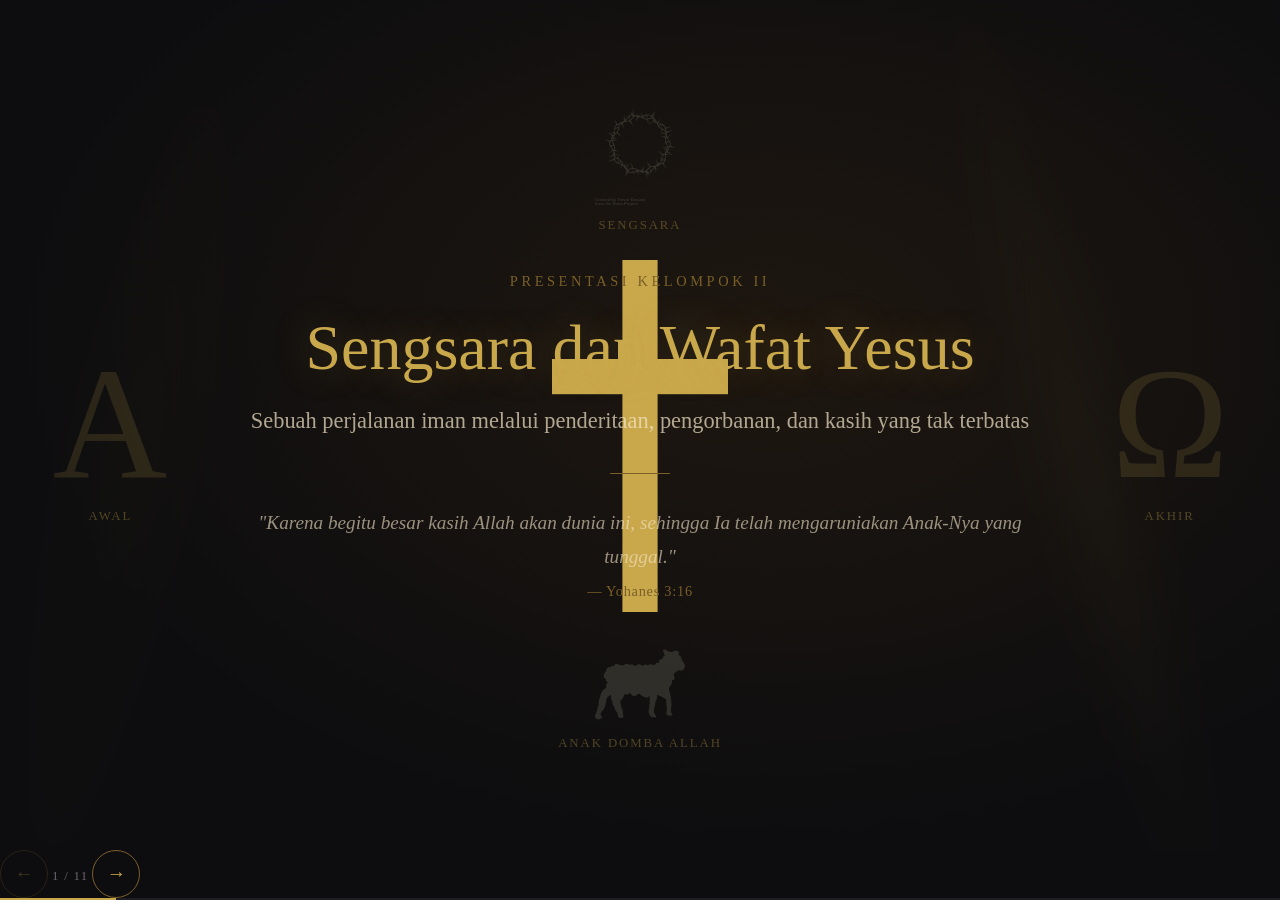
==== index.html @ 26f54b16 "use real svg icons for crown and lamb" ====
<!DOCTYPE html>
<html lang="id">
<head>
  <meta charset="UTF-8" />
  <meta name="viewport" content="width=device-width, initial-scale=1.0" />
  <title>Sengsara dan Wafat Yesus</title>
  <link rel="stylesheet" href="style.css" />
</head>
<body>

  <!-- SLIDE 1: Title / Introduction -->
  <section class="slide slide--title active" id="slide-1" data-transition="fade-rise">
    <div class="slide__light-ray"></div>
    <div class="slide__light-ray slide__light-ray--left"></div>
    <canvas class="slide__particles" id="particles"></canvas>
    <div class="slide__title-layout slide__content--fadein">

      <div class="slide__trinity-symbol slide__trinity-alpha">
        <svg class="slide__greek-svg" viewBox="0 0 100 120" xmlns="http://www.w3.org/2000/svg" aria-label="Alpha">
          <text x="50" y="105" text-anchor="middle" font-family="Georgia, 'Times New Roman', serif" font-size="110">Α</text>
        </svg>
        <span class="slide__trinity-label">Awal</span>
      </div>

      <div class="slide__center-col">
        <!-- Crown of Thorns -->
        <div class="slide__passion-symbol">
          <img class="slide__passion-svg" src="img/crown-thorns.svg" alt="Crown of Thorns" />
          <span class="slide__trinity-label">Sengsara</span>
        </div>

        <!-- Cross + text overlay -->
        <div class="slide__cross-wrap">
          <svg class="slide__cross" viewBox="0 0 100 160" xmlns="http://www.w3.org/2000/svg" aria-hidden="true">
            <rect x="42" y="0"  width="16" height="160"/>
            <rect x="10" y="45" width="80" height="16"/>
          </svg>
          <div class="slide__content">
            <p class="slide__label">Presentasi Kelompok II</p>
            <h1 class="slide__title">Sengsara dan Wafat Yesus</h1>
            <p class="slide__subtitle">Sebuah perjalanan iman melalui penderitaan, pengorbanan, dan kasih yang tak terbatas</p>
            <div class="slide__divider"></div>
            <p class="slide__verse">"Karena begitu besar kasih Allah akan dunia ini, sehingga Ia telah mengaruniakan Anak-Nya yang tunggal."</p>
            <p class="slide__verse-ref">— Yohanes 3:16</p>
          </div>
        </div>

        <!-- Lamb of God -->
        <div class="slide__passion-symbol">
          <img class="slide__passion-svg" src="img/lamb.svg" alt="Lamb of God" />
          <span class="slide__trinity-label">Anak Domba Allah</span>
        </div>
      </div>

      <div class="slide__trinity-symbol slide__trinity-omega">
        <svg class="slide__greek-svg" viewBox="0 0 100 120" xmlns="http://www.w3.org/2000/svg" aria-label="Omega">
          <text x="50" y="105" text-anchor="middle" font-family="Georgia, 'Times New Roman', serif" font-size="110">Ω</text>
        </svg>
        <span class="slide__trinity-label">Akhir</span>
      </div>

    </div>
  </section>

  <!-- SLIDE 2: Context / Tuduhan -->
  <section class="slide slide--context" id="slide-2" data-transition="slide-left">
    <div class="slide__light-ray"></div>
    <div class="slide__light-ray slide__light-ray--left"></div>
    <div class="slide__content slide__content--fadein">
      <p class="slide__label">Latar Belakang</p>
      <h2 class="slide__title slide__title--sm">Mengapa Yesus Diadili?</h2>
      <div class="slide__divider"></div>
      <p class="slide__body">
        Yesus dari Nazaret hidup di tengah masyarakat Yahudi yang penuh ketegangan politik dan keagamaan. 
        Ia dituduh oleh para imam kepala dan pemimpin agama sebagai penghasut yang menyesatkan umat — 
        seorang pemimpin sekte berbahaya yang mengancam tatanan dan otoritas keagamaan yang telah lama berdiri.
      </p>
      <p class="slide__body">
        Lebih dari itu, Yesus secara terbuka menyatakan diri-Nya sebagai Anak Allah dan Raja Mesias — 
        Sang Utusan yang dijanjikan Allah kepada Israel sejak zaman para nabi. 
        Pengakuan ini dianggap sebagai penghujatan yang tak terampuni, 
        dan menjadi dasar utama tuntutan hukuman mati yang diajukan kepada Pontius Pilatus.
      </p>
      <div class="slide__divider"></div>
      <p class="slide__verse">"Engkau telah mengatakannya. Tetapi Aku berkata kepadamu: mulai sekarang kamu akan melihat Anak Manusia duduk di sebelah kanan Yang Mahakuasa."</p>
      <p class="slide__verse-ref">— Matius 26:64</p>
    </div>
  </section>


  <!-- SLIDE 3: Timeline -->
  <section class="slide slide--timeline" id="slide-3" data-transition="stagger-left">
    <div class="slide__light-ray"></div>
    <div class="slide__light-ray slide__light-ray--left"></div>
    <div class="slide__content slide__content--fadein slide__content--wide">
      <p class="slide__label">Kronologi</p>
      <h2 class="slide__title slide__title--sm">Perjalanan Menuju Salib</h2>
      <div class="slide__divider"></div>
      <ol class="timeline">
        <li class="timeline__item stagger-item" tabindex="0">
          <span class="timeline__dot"></span>
          <div class="timeline__body">
            <h3 class="timeline__heading">Awal Pelayanan Umum</h3>
            <p class="timeline__desc">Yesus mengajar, menyembuhkan, dan memanggil para murid di Galilea.</p>
            <div class="timeline__expand">
              <img class="timeline__img" src="img/1-pelayanan.jpg" alt="Awal Pelayanan Umum" />
              <p>Selama kurang lebih tiga tahun, Yesus berkeliling Galilea dan Yudea. Ia mengajar dengan penuh kuasa, menyembuhkan orang sakit, mengusir roh jahat, dan membangkitkan orang mati. Mukjizat-mukjizat ini menarik perhatian besar dari rakyat, namun sekaligus menimbulkan ancaman bagi otoritas para imam kepala dan ahli Taurat yang merasa kedudukan mereka terancam. Popularitas Yesus yang terus tumbuh menjadi benih dari persekongkolan yang akhirnya berujung pada penangkapan-Nya.</p>
            </div>
          </div>
        </li>
        <li class="timeline__item stagger-item" tabindex="0">
          <span class="timeline__dot"></span>
          <div class="timeline__body">
            <h3 class="timeline__heading">Perjamuan Terakhir</h3>
            <p class="timeline__desc">Yesus makan bersama murid-Nya dan menetapkan Ekaristi.</p>
            <div class="timeline__expand">
              <img class="timeline__img" src="img/2-perjamuan.jpg" alt="Perjamuan Terakhir" />
              <p>Dalam ruang atas di Yerusalem, Yesus merayakan Paskah bersama para murid-Nya. Ia membasuh kaki mereka sebagai tanda kerendahan hati, lalu memecah roti dan menuangkan anggur — menyatakannya sebagai tubuh dan darah-Nya dalam perjanjian baru. Ia juga mengungkapkan bahwa salah satu dari mereka akan mengkhianati-Nya. Yudas Iskariot kemudian pergi ke luar malam itu untuk menyerahkan Yesus kepada para imam kepala seharga tiga puluh keping perak.</p>
            </div>
          </div>
        </li>
        <li class="timeline__item stagger-item" tabindex="0">
          <span class="timeline__dot"></span>
          <div class="timeline__body">
            <h3 class="timeline__heading">Doa di Taman Getsemani</h3>
            <p class="timeline__desc">Yesus berdoa dan menyerahkan diri pada kehendak Bapa.</p>
            <div class="timeline__expand">
              <img class="timeline__img" src="img/3-getsemani.jpg" alt="Doa di Taman Getsemani" />
              <p>Setelah perjamuan, Yesus pergi ke taman Getsemani di kaki Bukit Zaitun bersama Petrus, Yakobus, dan Yohanes. Ia meminta mereka berjaga, lalu menyingkir untuk berdoa seorang diri. Dalam doa-Nya yang penuh air mata, Ia berkata: "Ya Bapa, jikalau Engkau mau, ambillah cawan ini dari pada-Ku; tetapi bukanlah kehendak-Ku, melainkan kehendak-Mulah yang terjadi." Ketiga murid-Nya tertidur, meninggalkan Yesus berjuang sendirian dalam malam yang paling berat dalam hidup-Nya.</p>
            </div>
          </div>
        </li>
        <li class="timeline__item stagger-item" tabindex="0">
          <span class="timeline__dot"></span>
          <div class="timeline__body">
            <h3 class="timeline__heading">Penangkapan Yesus</h3>
            <p class="timeline__desc">Yudas menyerahkan Yesus dengan ciuman di taman.</p>
            <div class="timeline__expand">
              <img class="timeline__img" src="img/4-penangkapan.jpg" alt="Penangkapan Yesus" />
              <p>Tengah malam, Yudas tiba bersama sepasukan prajurit Romawi dan penjaga Bait Allah yang bersenjata. Ia mendekati Yesus dan mencium-Nya — tanda yang telah disepakati untuk mengidentifikasi Yesus di tengah kegelapan. Petrus sempat menghunus pedang dan memotong telinga seorang hamba imam besar, namun Yesus menghentikannya dan menyembuhkan luka itu. Yesus menyerahkan diri-Nya dengan tenang, sementara semua murid melarikan diri meninggalkan-Nya.</p>
            </div>
          </div>
        </li>
        <li class="timeline__item stagger-item" tabindex="0">
          <span class="timeline__dot"></span>
          <div class="timeline__body">
            <h3 class="timeline__heading">Sidang di Hadapan Imam Besar</h3>
            <p class="timeline__desc">Sanhedrin menjatuhkan vonis mati atas tuduhan penghujatan.</p>
            <div class="timeline__expand">
              <img class="timeline__img" src="img/5-imam.jpg" alt="Sidang di Hadapan Imam Besar" />
              <p>Yesus dibawa ke rumah Imam Besar Kayafas, di mana Mahkamah Agama (Sanhedrin) telah berkumpul. Para saksi palsu dihadirkan, namun kesaksian mereka saling bertentangan. Ketika Kayafas langsung bertanya, "Apakah Engkau Mesias, Anak Allah?" — Yesus menjawab dengan tegas: "Engkau telah mengatakannya." Mahkamah menganggap ini sebagai penghujatan dan menjatuhkan vonis hukuman mati. Namun karena berada di bawah kekuasaan Romawi, mereka tidak berwenang mengeksekusi hukuman tersebut sendiri.</p>
            </div>
          </div>
        </li>
        <li class="timeline__item stagger-item" tabindex="0">
          <span class="timeline__dot timeline__dot--last"></span>
          <div class="timeline__body">
            <h3 class="timeline__heading">Sidang di Hadapan Pontius Pilatus</h3>
            <p class="timeline__desc">Pilatus menyerah pada tekanan massa dan menyerahkan Yesus.</p>
            <div class="timeline__expand">
              <img class="timeline__img" src="img/6-pilatus.jpg" alt="Sidang di Hadapan Pontius Pilatus" />
              <p>Pagi harinya, Yesus diserahkan kepada Pontius Pilatus, gubernur Romawi. Pilatus menginterogasi-Nya dan berulang kali menyatakan bahwa ia tidak menemukan kesalahan apapun. Ia bahkan menawarkan untuk membebaskan Yesus sesuai kebiasaan Paskah, namun massa memilih Barabas. Di bawah tekanan yang semakin besar dan ancaman kerusuhan, Pilatus mencuci tangannya sebagai simbol pelepasan tanggung jawab, lalu menyerahkan Yesus untuk dicambuk dan disalibkan.</p>
            </div>
          </div>
        </li>
      </ol>
    </div>
  </section>

  <!-- SLIDE 4: Tema - Penderitaan Sebelum Disalibkan -->
  <section class="slide slide--suffering" id="slide-4" data-transition="scale-up">
    <div class="slide__light-ray"></div>
    <div class="slide__light-ray slide__light-ray--left"></div>
    <div class="slide__content slide__content--fadein slide__content--wide">
      <p class="slide__label">Tema</p>
      <h2 class="slide__title slide__title--sm">Penderitaan Yesus Sebelum Disalibkan</h2>
      <div class="slide__divider"></div>
      <p class="slide__body" style="text-align:center; margin-bottom: 1.75rem;">
        Sebelum sampai ke kayu salib, Yesus menanggung serangkaian penderitaan fisik dan batin yang luar biasa berat. Setiap peristiwa adalah bagian dari jalan pengorbanan-Nya bagi umat manusia.
      </p>
      <div class="suffer-grid">

        <div class="suffer-card stagger-item" tabindex="0">
          <h3 class="suffer-card__title">Barabas Dibebaskan, Yesus Diserahkan</h3>
          <div class="suffer-card__expand">
            <p>Pilatus menawarkan kepada massa untuk membebaskan satu tahanan sesuai kebiasaan Paskah. Ia mengira mereka akan memilih Yesus — namun para imam kepala menghasut massa untuk meminta Barabas, seorang pemberontak dan pembunuh. Pilatus pun membebaskan Barabas dan menyerahkan Yesus untuk disesah dan disalibkan.</p>
            <p class="suffer-card__verse">"Lalu Pilatus membebaskan Barabas bagi mereka, tetapi Yesus disesahnya dan diserahkannya untuk disalibkan." — Matius 27:26</p>
          </div>
        </div>

        <div class="suffer-card stagger-item" tabindex="0">
          <h3 class="suffer-card__title">Dimahkotai Duri</h3>
          <div class="suffer-card__expand">
            <p>Para prajurit menganyam mahkota dari duri dan menekannya ke kepala Yesus, lalu mengenakan jubah ungu dan mengejek-Nya sebagai "Raja orang Yahudi." Ini bukan sekadar siksaan fisik — ini adalah penghinaan terhadap martabat-Nya sebagai Raja segala raja.</p>
            <p class="suffer-card__verse">"Mereka menganyam sebuah mahkota duri dan menaruhnya di atas kepala-Nya." — Matius 27:29</p>
          </div>
        </div>

        <div class="suffer-card stagger-item" tabindex="0">
          <h3 class="suffer-card__title">Memikul Salib ke Golgota</h3>
          <div class="suffer-card__expand">
            <p>Dalam kondisi tubuh yang sudah sangat lemah akibat cambukan, Yesus dipaksa memikul salib-Nya sendiri menuju bukit Golgota — tempat eksekusi di luar tembok kota. Di tengah jalan, Simon dari Kirene dipaksa membantu memikul salib itu karena Yesus tidak lagi mampu.</p>
            <p class="suffer-card__verse">"Sambil memikul salib-Nya, Ia pergi ke luar ke tempat yang bernama Tempat Tengkorak." — Yohanes 19:17</p>
          </div>
        </div>

        <div class="suffer-card stagger-item" tabindex="0">
          <h3 class="suffer-card__title">Diolok dan Ditinggalkan</h3>
          <div class="suffer-card__expand">
            <p>Sepanjang perjalanan sengsara-Nya, Yesus diolok oleh para prajurit, imam kepala, dan bahkan orang-orang yang lewat. Para murid yang paling dekat pun telah melarikan diri. Petrus menyangkal-Nya tiga kali. Yesus menanggung kesepian dan penghinaan yang paling dalam — sendirian di tengah kerumunan yang membenci-Nya.</p>
            <p class="suffer-card__verse">"Semua murid itu meninggalkan Dia dan melarikan diri." — Matius 26:56</p>
          </div>
        </div>

      </div>
    </div>
  </section>

  <!-- SLIDE 5: Tokoh Overview -->
  <section class="slide slide--tokoh-overview" id="slide-5" data-transition="pop-stagger">
    <div class="slide__light-ray"></div>
    <div class="slide__light-ray slide__light-ray--left"></div>
    <div class="slide__content slide__content--fadein">
      <p class="slide__label">Tokoh-Tokoh</p>
      <h2 class="slide__title slide__title--sm">Mereka yang Ada dalam Kisah Ini</h2>
      <div class="slide__divider"></div>
      <div class="tokoh-list">
        <div class="tokoh-chip stagger-item tokoh-chip--yesus">Yesus</div>
        <div class="tokoh-chip stagger-item tokoh-chip--maria">Bunda Maria</div>
        <div class="tokoh-chip stagger-item tokoh-chip--pilatus">Pontius Pilatus</div>
        <div class="tokoh-chip stagger-item tokoh-chip--petrus">Petrus</div>
        <div class="tokoh-chip stagger-item tokoh-chip--raja">Imam Besar Kayafas</div>
      </div>
      <p class="slide__body" style="text-align:center; margin-top:1.5rem;">
        Setiap tokoh memainkan peran yang tak tergantikan dalam kisah sengsara dan wafat Yesus — dari pengorbanan, kesedihan, pengkhianatan, penyangkalan, hingga penghakiman.
      </p>
    </div>
  </section>

  <!-- SLIDE 6: Yesus -->
  <section class="slide slide--character slide--yesus" id="slide-6" data-transition="split">
    <div class="character__img-side">
      <img src="img/yesus.jpg" alt="Yesus" class="character__img" />
    </div>
    <div class="character__text-side slide__content--fadein">
      <p class="slide__label">Tokoh</p>
      <h2 class="character__name">Yesus</h2>
      <div class="slide__divider" style="margin:0.75rem 0;"></div>
      <p class="character__role">Sang Putra Allah — Korban Sekaligus Penebus</p>
      <p class="character__desc">Yesus adalah pusat dari seluruh kisah ini. Ia bukan sekadar korban kekerasan — Ia secara sadar memilih untuk menyerahkan diri-Nya. Dari taman Getsemani hingga kayu salib, Ia menanggung penghinaan, siksaan, dan kematian bukan karena terpaksa, melainkan karena kasih-Nya yang tak terbatas kepada manusia. Setiap langkah sengsara-Nya adalah tindakan penebusan yang disengaja.</p>
      <p class="character__verse">"Tidak seorang pun mengambil nyawa-Ku dari pada-Ku, melainkan Aku memberikannya menurut kehendak-Ku sendiri." — Yohanes 10:18</p>
    </div>
  </section>

  <!-- SLIDE 7: Bunda Maria -->
  <section class="slide slide--character slide--maria" id="slide-7" data-transition="split">
    <div class="character__img-side">
      <img src="img/maria.jpg" alt="Bunda Maria" class="character__img" />
    </div>
    <div class="character__text-side slide__content--fadein">
      <p class="slide__label">Tokoh</p>
      <h2 class="character__name">Bunda Maria</h2>
      <div class="slide__divider" style="margin:0.75rem 0;"></div>
      <p class="character__role">Ibu yang Setia — Hadir Hingga Akhir</p>
      <p class="character__desc">Di saat semua murid melarikan diri, Maria tetap berdiri di kaki salib Putranya. Ia menyaksikan setiap cambukan, setiap langkah Via Dolorosa, dan hembusan napas terakhir Yesus. Kehadirannya bukan sekadar kesedihan seorang ibu — ia adalah kesaksian iman yang tak tergoyahkan di tengah penderitaan yang paling dalam.</p>
      <p class="character__verse">"Di dekat salib Yesus berdiri ibu-Nya dan saudara ibu-Nya." — Yohanes 19:25</p>
    </div>
  </section>

  <!-- SLIDE 8: Pontius Pilatus -->
  <section class="slide slide--character slide--pilatus" id="slide-8" data-transition="split">
    <div class="character__img-side">
      <img src="img/pilatus.jpg" alt="Pontius Pilatus" class="character__img" />
    </div>
    <div class="character__text-side slide__content--fadein">
      <p class="slide__label">Tokoh</p>
      <h2 class="character__name">Pontius Pilatus</h2>
      <div class="slide__divider" style="margin:0.75rem 0;"></div>
      <p class="character__role">Hakim yang Menyerah — Tahu Kebenaran, Memilih Diam</p>
      <p class="character__desc">Pilatus tahu Yesus tidak bersalah. Ia berulang kali menyatakannya di hadapan massa. Namun ketakutan akan kerusuhan dan tekanan politik membuatnya memilih kekuasaan di atas kebenaran. Dengan mencuci tangannya, ia mencoba melepas tanggung jawab — namun justru tindakan itu yang mengabadikan namanya dalam sejarah sebagai orang yang menyerahkan Yesus untuk disalibkan.</p>
      <p class="character__verse">"Pilatus membasuh tangannya di hadapan orang banyak dan berkata: Aku tidak bersalah atas darah orang ini." — Matius 27:24</p>
    </div>
  </section>

  <!-- SLIDE 9: Petrus -->
  <section class="slide slide--character slide--petrus" id="slide-9" data-transition="split">
    <div class="character__img-side">
      <img src="img/petrus.jpg" alt="Petrus" class="character__img" />
    </div>
    <div class="character__text-side slide__content--fadein">
      <p class="slide__label">Tokoh</p>
      <h2 class="character__name">Petrus</h2>
      <div class="slide__divider" style="margin:0.75rem 0;"></div>
      <p class="character__role">Murid yang Jatuh — Penyangkalan dan Pertobatan</p>
      <p class="character__desc">Petrus adalah murid yang paling bersemangat — ia berjanji tidak akan pernah meninggalkan Yesus. Namun dalam satu malam, ia menyangkal Yesus tiga kali di hadapan orang-orang biasa. Ketika ayam berkokok dan matanya bertemu dengan mata Yesus, ia keluar dan menangis dengan pedih. Kisah Petrus adalah kisah kita semua — jatuh, namun dipanggil kembali oleh kasih yang tidak pernah menyerah.</p>
      <p class="character__verse">"Maka Petrus teringat akan perkataan Yesus... lalu ia pergi ke luar dan menangis dengan sedihnya." — Matius 26:75</p>
    </div>
  </section>

  <!-- SLIDE 10: Imam Besar Kayafas -->
  <section class="slide slide--character slide--kayafas" id="slide-10" data-transition="split">
    <div class="character__img-side">
      <img src="img/katafas.jpg" alt="Imam Besar Kayafas" class="character__img" />
    </div>
    <div class="character__text-side slide__content--fadein">
      <p class="slide__label">Tokoh</p>
      <h2 class="character__name">Imam Besar Kayafas</h2>
      <div class="slide__divider" style="margin:0.75rem 0;"></div>
      <p class="character__role">Pemimpin Agama — Dalang di Balik Penghukuman</p>
      <p class="character__desc">Kayafas adalah Imam Besar yang paling berkuasa di Yerusalem. Ia melihat Yesus sebagai ancaman nyata terhadap otoritas keagamaan dan stabilitas politik. Ia yang mengorganisir persidangan malam itu, menghadirkan saksi-saksi palsu, dan mendesak Pilatus untuk menjatuhkan hukuman mati. Dengan ironi yang dalam, ia tanpa sadar menggenapi nubuat bahwa satu orang harus mati demi menyelamatkan seluruh bangsa.</p>
      <p class="character__verse">"Adalah lebih berguna bagimu jika satu orang mati untuk bangsa, dari pada seluruh bangsa itu binasa." — Yohanes 11:50</p>
    </div>
  </section>

  <!-- SLIDE 11: Deskripsi -->
  <section class="slide slide--deskripsi" id="slide-11" data-transition="stagger-up">
    <div class="slide__light-ray"></div>
    <div class="slide__light-ray slide__light-ray--left"></div>
    <div class="slide__content slide__content--fadein slide__content--wide">
      <p class="slide__label">Deskripsi</p>
      <h2 class="slide__title slide__title--sm">Apa yang Dialami Yesus</h2>
      <div class="slide__divider"></div>
      <ul class="desc-list">
        <li class="stagger-item"><span class="desc-list__num">01</span><div><strong>Difitnah</strong> — Para imam kepala menghadirkan saksi-saksi palsu untuk menuduh Yesus menghujat Allah dan mengancam ketertiban umum.</div></li>
        <li class="stagger-item"><span class="desc-list__num">02</span><div><strong>Dijual</strong> — Yudas Iskariot menyerahkan Yesus kepada para imam kepala seharga tiga puluh keping perak — harga seorang budak.</div></li>
        <li class="stagger-item"><span class="desc-list__num">03</span><div><strong>Ditangkap</strong> — Di taman Getsemani, Yesus ditangkap oleh pasukan bersenjata di tengah malam, jauh dari keramaian.</div></li>
        <li class="stagger-item"><span class="desc-list__num">04</span><div><strong>Diadili</strong> — Dua kali diadili: pertama oleh Sanhedrin yang menjatuhkan vonis mati, lalu oleh Pilatus yang menyerahkan-Nya pada tekanan massa.</div></li>
        <li class="stagger-item"><span class="desc-list__num">05</span><div><strong>Disiksa</strong> — Dicambuk, dimahkotai duri, diolok, dan dipukuli oleh para prajurit Romawi sebelum dibawa ke Golgota.</div></li>
        <li class="stagger-item"><span class="desc-list__num">06</span><div><strong>Dipaksa memikul salib</strong> — Dalam kondisi tubuh yang hancur, Yesus dipaksa memikul salib-Nya sendiri menuju tempat eksekusi.</div></li>
        <li class="stagger-item"><span class="desc-list__num">07</span><div><strong>Disalibkan</strong> — Tangan dan kaki-Nya dipaku ke kayu salib. Ia digantung di antara dua penjahat, di hadapan publik, sebagai hukuman paling hina.</div></li>
      </ul>
    </div>
  </section>

  <div class="detail-overlay" id="detailOverlay">
    <button class="detail-overlay__back" id="detailBack">&#8592; Kembali</button>
    <div class="detail-overlay__content">
      <p class="detail-overlay__label">Kronologi</p>
      <h2 class="detail-overlay__title" id="detailTitle"></h2>
      <img class="detail-overlay__img" id="detailImg" src="" alt="" />
      <p class="detail-overlay__text" id="detailText"></p>
    </div>
  </div>

  <nav class="nav">
    <button class="nav__btn" id="prev" disabled>&#8592;</button>
    <span class="nav__counter"><span id="current">1</span> / <span id="total">1</span></span>
    <button class="nav__btn" id="next" disabled>&#8594;</button>
  </nav>

  <div class="progress-bar"><div class="progress-bar__fill" id="progress"></div></div>

  <script src="main.js"></script>
</body>
</html>
---- style.css ----
/* ── Variables ── */
:root {
  --dark:    #0d0d0f;
  --dark-2:  #16151a;
  --gold:    #c9a84c;
  --gold-dim:#7a5f28;
  --light:   #f5e6c8;
  --muted:   #6b6470;
  --ray:     rgba(201, 168, 76, 0.12);
}

/* ── Reset ── */
*, *::before, *::after { box-sizing: border-box; margin: 0; padding: 0; }

body {
  background: var(--dark);
  color: var(--light);
  font-family: 'Georgia', serif;
  height: 100vh;
  overflow: hidden;
  display: flex;
  flex-direction: column;
}

/* ── Slides ── */
.slide {
  display: none;
  flex: 1;
  position: relative;
  overflow: hidden;
}
.slide.active { display: flex; }

/* ── Title Slide ── */
.slide--title {
  align-items: center;
  justify-content: center;
  background: radial-gradient(ellipse at 60% 40%, #1e1710 0%, var(--dark) 70%);
}

/* Light ray effect */
.slide__light-ray {
  position: absolute;
  top: -10%;
  right: 15%;
  width: 2px;
  height: 130%;
  background: linear-gradient(to bottom, transparent, var(--gold), transparent);
  opacity: 0.25;
  transform: rotate(-15deg);
  filter: blur(18px);
  pointer-events: none;
  animation: ray-pulse 4s ease-in-out infinite;
}
.slide__light-ray::before {
  content: '';
  position: absolute;
  top: 0; left: -40px;
  width: 80px;
  height: 100%;
  background: linear-gradient(to bottom, transparent, var(--ray), transparent);
  filter: blur(30px);
}

@keyframes ray-pulse {
  0%, 100% { opacity: 0.18; filter: blur(18px); }
  50%       { opacity: 0.38; filter: blur(12px); }
}

/* Second ray — left side, dimmer and wider */
.slide__light-ray--left {
  right: auto;
  left: 10%;
  width: 6px;
  transform: rotate(12deg);
  opacity: 0.1;
  filter: blur(32px);
  animation: ray-pulse-left 4s ease-in-out infinite;
}
.slide__light-ray--left::before {
  width: 120px;
  left: -60px;
  filter: blur(50px);
}

@keyframes ray-pulse-left {
  0%, 100% { opacity: 0.08; filter: blur(32px); }
  50%       { opacity: 0.16; filter: blur(22px); }
}

/* Trinity layout */
.slide__title-layout {
  position: relative;
  display: flex;
  align-items: center;
  justify-content: center;
  gap: 2vw;
  width: 100%;
  padding: 0 3%;
}

.slide__center-col {
  display: flex;
  flex-direction: column;
  align-items: center;
  gap: 0.5rem;
}

.slide__cross-wrap {
  position: relative;
  display: flex;
  align-items: center;
  justify-content: center;
}

.slide__trinity-symbol,
.slide__trinity-cross {
  display: flex;
  flex-direction: column;
  align-items: center;
  gap: 0.6rem;
}

.slide__passion-symbol {
  display: flex;
  flex-direction: column;
  align-items: center;
  gap: 0.4rem;
}

.slide__passion-svg {
  width: clamp(3rem, 7vw, 6rem);
  opacity: 0.15;
  filter: invert(1) sepia(1) saturate(2) hue-rotate(5deg) brightness(0.85);
  animation: trinity-glow 4s ease-in-out infinite;
}

.slide__passion-svg polygon {
  fill: var(--gold);
  stroke: none;
}

/* Cross behind content */
.slide__cross {
  position: absolute;
  left: 50%;
  top: 50%;
  transform: translate(-50%, -50%);
  width: clamp(120px, 18vw, 220px);
  pointer-events: none;
  animation: trinity-glow 4s ease-in-out infinite;
}

.slide__cross rect {
  fill: var(--gold);
}

.slide__greek-svg {
  width: clamp(5rem, 12vw, 9rem);
  opacity: 0.15;
  animation: trinity-glow 4s ease-in-out infinite;
}

.slide__greek-svg text {
  fill: var(--gold);
}



.slide__trinity-label {
  font-size: clamp(0.55rem, 1vw, 0.8rem);
  color: var(--gold);
  opacity: 0.35;
  letter-spacing: 0.15em;
  text-transform: uppercase;
}

@keyframes trinity-glow {
  0%, 100% { opacity: 0.12; filter: drop-shadow(0 0 4px rgba(201,168,76,0.15)); }
  50%       { opacity: 0.22; filter: drop-shadow(0 0 16px rgba(201,168,76,0.4)); }
}

/* Particles canvas */
.slide__particles {
  position: absolute;
  inset: 0;
  width: 100%;
  height: 100%;
  pointer-events: none;
}

/* Fade-in */
.slide__content--fadein {
  animation: fadein 1.4s ease forwards;
}
@keyframes fadein {
  from { opacity: 0; transform: translateY(16px); }
  to   { opacity: 1; transform: translateY(0); }
}

/* ── Content ── */
.slide__content {
  position: relative;
  z-index: 1;
  text-align: center;
  max-width: 900px;
  padding: 2rem;
}

.slide__label {
  font-size: 0.9rem;
  letter-spacing: 0.25em;
  text-transform: uppercase;
  color: var(--gold-dim);
  margin-bottom: 1.25rem;
}

.slide__title {
  font-size: clamp(2rem, 5vw, 4.5rem);
  font-weight: normal;
  color: var(--gold);
  line-height: 1.2;
  text-shadow: 0 0 40px rgba(201, 168, 76, 0.3);
  margin-bottom: 1rem;
}

.slide__subtitle {
  font-size: clamp(0.9rem, 2vw, 1.4rem);
  color: var(--light);
  opacity: 0.7;
  line-height: 1.7;
  margin-bottom: 2rem;
}

.slide__divider {
  width: 60px;
  height: 1px;
  background: var(--gold-dim);
  margin: 0 auto 2rem;
}

.slide__verse {
  font-style: italic;
  font-size: clamp(0.85rem, 1.8vw, 1.2rem);
  color: var(--light);
  opacity: 0.6;
  line-height: 1.8;
}

.slide__verse-ref {
  margin-top: 0.5rem;
  font-size: 0.9rem;
  color: var(--gold-dim);
  letter-spacing: 0.05em;
}

/* ── Context Slide ── */
.slide--context {
  align-items: center;
  justify-content: center;
  background: radial-gradient(ellipse at 40% 60%, #1a1510 0%, var(--dark) 70%);
}

.slide__title--sm {
  font-size: clamp(1.4rem, 3.5vw, 2.8rem);
}

.slide__body {
  font-size: clamp(0.85rem, 1.8vw, 1.2rem);
  color: var(--light);
  opacity: 0.75;
  line-height: 1.9;
  text-align: left;
  margin-bottom: 1.25rem;
}

 */
.nav {
  display: flex;
  align-items: center;
  justify-content: center;
  gap: 1.5rem;
  padding: 1rem;
  background: var(--dark-2);
  border-top: 1px solid #1f1d24;
}

.nav__btn {
  background: none;
  border: 1px solid var(--gold-dim);
  color: var(--gold);
  width: 48px;
  height: 48px;
  border-radius: 50%;
  cursor: pointer;
  font-size: 1.2rem;
  transition: background 0.2s, opacity 0.2s;
}
.nav__btn:hover:not(:disabled) { background: var(--gold-dim); }
.nav__btn:disabled { opacity: 0.25; cursor: default; }

.nav__counter {
  font-size: 0.8rem;
  color: var(--muted);
  letter-spacing: 0.1em;
  min-width: 50px;
  text-align: center;
}

/* ── Progress Bar ── */
.progress-bar {
  height: 2px;
  background: #1f1d24;
}
.progress-bar__fill {
  height: 100%;
  background: var(--gold);
  transition: width 0.3s ease;
  width: 100%;
}

/* ── Timeline Slide ── */
.slide--timeline {
  align-items: center;
  justify-content: center;
  background: radial-gradient(ellipse at 50% 50%, #161210 0%, var(--dark) 70%);
  overflow-y: auto;
}

.slide__content--wide {
  max-width: 98%;
  width: 100%;
  padding: 2rem 2.5rem;
}

.timeline {
  list-style: none;
  display: flex;
  position: relative;
  padding: 0;
  width: 100%;
  height: 220px;
}

/* horizontal line through the middle */
.timeline::before {
  content: '';
  position: absolute;
  top: 50%;
  left: 0;
  right: 0;
  height: 1px;
  background: linear-gradient(to right, transparent, var(--gold-dim), transparent);
}

.timeline__item {
  display: flex;
  flex-direction: column;
  align-items: center;
  flex: 1;
  min-width: 0;
  cursor: pointer;
  position: relative;
  height: 100%;
}

/* dot sits exactly on the line */
.timeline__dot {
  position: absolute;
  top: 50%;
  transform: translateY(-50%);
  width: 10px;
  height: 10px;
  border-radius: 50%;
  background: var(--gold);
  flex-shrink: 0;
  box-shadow: 0 0 6px rgba(201,168,76,0.5);
  z-index: 1;
}
.timeline__item:hover .timeline__dot {
  background: #e8c96a;
  box-shadow: 0 0 12px rgba(201,168,76,0.8);
}

/* body: odd = top half, even = bottom half */
.timeline__body {
  position: absolute;
  width: 100%;
  padding: 0 0.3rem;
  text-align: center;
  display: flex;
  flex-direction: column;
}
.timeline__item:nth-child(odd) .timeline__body  { bottom: 50%; padding-bottom: 0.6rem; justify-content: flex-end; }
.timeline__item:nth-child(even) .timeline__body { top: 50%;    padding-top: 0.6rem; justify-content: flex-start; }

.timeline__item:hover .timeline__heading { color: #e8c96a; }

.timeline__expand { display: none; }

.timeline__heading {
  font-size: clamp(0.65rem, 1.1vw, 0.9rem);
  font-weight: normal;
  color: var(--gold);
  margin-bottom: 0.2rem;
  letter-spacing: 0.03em;
}

.timeline__year { display: none; }

.timeline__desc {
  font-size: clamp(0.55rem, 0.9vw, 0.72rem);
  color: var(--light);
  opacity: 0.55;
  line-height: 1.4;
  text-align: center;
}

/* ── Suffering Slide ── */
.slide--suffering {
  align-items: center;
  justify-content: center;
  background: radial-gradient(ellipse at 50% 30%, #1a0e0e 0%, var(--dark) 65%);
  overflow-y: auto;
}

.suffer-grid {
  display: grid;
  grid-template-columns: 1fr 1fr;
  gap: 0.85rem;
}

.suffer-card {
  border: 1px solid var(--gold-dim);
  border-radius: 6px;
  padding: 0.9rem 1rem;
  cursor: pointer;
  transition: border-color 0.2s, background 0.2s;
  background: rgba(255,255,255,0.02);
}
.suffer-card:hover  { border-color: var(--gold); background: rgba(201,168,76,0.04); }
.suffer-card.active { border-color: var(--gold); background: rgba(201,168,76,0.06); }

.suffer-card__title {
  font-size: clamp(0.82rem, 1.6vw, 1.15rem);
  font-weight: normal;
  color: var(--gold);
  line-height: 1.4;
}

.suffer-card__expand {
  max-height: 0;
  overflow: hidden;
  opacity: 0;
  transition: max-height 0.4s ease, opacity 0.3s ease;
}
.suffer-card.active .suffer-card__expand {
  max-height: 400px;
  opacity: 1;
}

.suffer-card__expand p {
  font-size: clamp(0.75rem, 1.4vw, 1.1rem);
  color: var(--light);
  opacity: 0.7;
  line-height: 1.8;
  margin-top: 0.65rem;
}

.suffer-card__verse {
  font-style: italic;
  color: var(--gold) !important;
  opacity: 0.75 !important;
  border-left: 2px solid var(--gold-dim);
  padding-left: 0.6rem;
  margin-top: 0.5rem !important;
}

/* ── Tokoh Overview ── */
.slide--tokoh-overview {
  align-items: center;
  justify-content: center;
  background: radial-gradient(ellipse at 50% 50%, #111018 0%, var(--dark) 70%);
}

.tokoh-list {
  display: flex;
  flex-wrap: wrap;
  gap: 0.75rem;
  justify-content: center;
  margin-top: 0.5rem;
}

.tokoh-chip {
  padding: 0.5rem 1.25rem;
  border-radius: 999px;
  font-size: clamp(0.8rem, 1.6vw, 1.15rem);
  border: 1px solid;
  letter-spacing: 0.04em;
}

.tokoh-chip--yesus   { color: #c9a84c; border-color: #c9a84c33; background: rgba(201,168,76,0.07); }
.tokoh-chip--maria   { color: #7aaed6; border-color: #7aaed633; background: rgba(122,174,214,0.07); }
.tokoh-chip--pilatus { color: #8aab8a; border-color: #8aab8a33; background: rgba(138,171,138,0.07); }
.tokoh-chip--petrus  { color: #c87941; border-color: #c8794133; background: rgba(200,121,65,0.07); }
.tokoh-chip--raja    { color: #b85555; border-color: #b8555533; background: rgba(184,85,85,0.07); }

/* ── Character Slides ── */
.slide--character.active {
  display: flex;
  flex-direction: row;
  overflow: hidden;
}

.character__img-side {
  width: 38%;
  flex-shrink: 0;
  overflow: hidden;
}

.character__img {
  width: 100%;
  height: 100%;
  object-fit: cover;
  object-position: top;
  opacity: 0.9;
}

.character__text-side {
  flex: 1;
  display: flex;
  flex-direction: column;
  justify-content: center;
  padding: 3rem 3rem 3rem 2.5rem;
  overflow-y: auto;
}

.character__name {
  font-size: clamp(1.8rem, 4vw, 3rem);
  font-weight: normal;
  margin-bottom: 0.25rem;
}

.character__role {
  font-size: clamp(0.8rem, 1.6vw, 1.15rem);
  letter-spacing: 0.05em;
  margin-bottom: 1rem;
  opacity: 0.6;
}

.character__desc {
  font-size: clamp(0.82rem, 1.6vw, 1.15rem);
  color: var(--light);
  opacity: 0.75;
  line-height: 1.9;
  margin-bottom: 1.25rem;
}

.character__verse {
  font-style: italic;
  font-size: clamp(0.78rem, 1.4vw, 1.1rem);
  line-height: 1.7;
  border-left: 2px solid;
  padding-left: 0.75rem;
  opacity: 0.8;
}

/* Per-character colors */
.slide--yesus  { background: radial-gradient(ellipse at 60% 50%, #1c1608 0%, var(--dark) 65%); }
.slide--yesus  .character__name,
.slide--yesus  .character__verse { color: #c9a84c; }
.slide--yesus  .character__role  { color: #c9a84c; }
.slide--yesus  .character__verse { border-color: #c9a84c55; }

.slide--maria  { background: radial-gradient(ellipse at 60% 50%, #080e1a 0%, var(--dark) 65%); }
.slide--maria  .character__name,
.slide--maria  .character__verse { color: #7aaed6; }
.slide--maria  .character__role  { color: #7aaed6; }
.slide--maria  .character__verse { border-color: #7aaed655; }

.slide--pilatus { background: radial-gradient(ellipse at 60% 50%, #0a100a 0%, var(--dark) 65%); }
.slide--pilatus .character__name,
.slide--pilatus .character__verse { color: #8aab8a; }
.slide--pilatus .character__role  { color: #8aab8a; }
.slide--pilatus .character__verse { border-color: #8aab8a55; }

.slide--petrus  { background: radial-gradient(ellipse at 60% 50%, #1a0e06 0%, var(--dark) 65%); }
.slide--petrus  .character__name,
.slide--petrus  .character__verse { color: #c87941; }
.slide--petrus  .character__role  { color: #c87941; }
.slide--petrus  .character__verse { border-color: #c8794155; }

.slide--kayafas { background: radial-gradient(ellipse at 60% 50%, #180808 0%, var(--dark) 65%); }
.slide--kayafas .character__name,
.slide--kayafas .character__verse { color: #b85555; }
.slide--kayafas .character__role  { color: #b85555; }
.slide--kayafas .character__verse { border-color: #b8555555; }

/* ── Deskripsi Slide ── */
.slide--deskripsi {
  align-items: center;
  justify-content: center;
  background: radial-gradient(ellipse at 40% 50%, #100d0a 0%, var(--dark) 70%);
  overflow-y: auto;
}

.desc-list {
  list-style: none;
  display: flex;
  flex-direction: column;
  gap: 0.75rem;
}

.desc-list li {
  display: flex;
  gap: 1rem;
  align-items: flex-start;
  font-size: clamp(0.8rem, 1.6vw, 1.1rem);
  color: var(--light);
  opacity: 0.8;
  line-height: 1.7;
}

.desc-list__num {
  flex-shrink: 0;
  font-size: 0.7rem;
  color: var(--gold-dim);
  letter-spacing: 0.05em;
  margin-top: 3px;
  min-width: 22px;
}

.desc-list strong {
  color: var(--gold);
  font-weight: normal;
}

/* ── Slide Transitions ── */
@keyframes t-fade-rise   { from { opacity:0; transform:translateY(24px); } to { opacity:1; transform:translateY(0); } }
@keyframes t-slide-left  { from { opacity:0; transform:translateX(60px); } to { opacity:1; transform:translateX(0); } }
@keyframes t-slide-right { from { opacity:0; transform:translateX(-60px); } to { opacity:1; transform:translateX(0); } }
@keyframes t-scale-up    { from { opacity:0; transform:scale(0.93); } to { opacity:1; transform:scale(1); } }
@keyframes t-rise        { from { opacity:0; transform:translateY(30px); } to { opacity:1; transform:translateY(0); } }
@keyframes t-pop         { from { opacity:0; transform:scale(0.8); } to { opacity:1; transform:scale(1); } }

.anim-fade-rise  { animation: t-fade-rise  0.5s ease forwards; }
.anim-slide-left { animation: t-slide-left 0.45s ease forwards; }
.anim-scale-up   { animation: t-scale-up   0.45s ease forwards; }
.anim-rise       { animation: t-rise       0.4s ease forwards; }
.anim-pop        { animation: t-pop        0.35s ease forwards; }

/* split: img from left, text from right */
.slide--character.anim-split .character__img-side { animation: t-slide-right 0.5s ease forwards; }
.slide--character.anim-split .character__text-side { animation: t-slide-left 0.5s ease forwards; }

/* stagger helpers — set via JS inline delay */
.stagger-item { opacity: 0; }
.stagger-item.anim-rise { opacity: 1; }

/* ── Fullscreen scaling ── */
:fullscreen .slide__title        { font-size: clamp(2.8rem, 6vw, 7rem); }
:fullscreen .slide__title--sm    { font-size: clamp(2rem, 4.5vw, 4.5rem); }
:fullscreen .slide__subtitle     { font-size: clamp(1.1rem, 2.5vw, 2rem); }
:fullscreen .slide__body         { font-size: clamp(1rem, 1.8vw, 1.6rem); }
:fullscreen .slide__verse        { font-size: clamp(1rem, 2vw, 1.7rem); }
:fullscreen .slide__label        { font-size: 1.1rem; }
:fullscreen .suffer-card__title  { font-size: clamp(1rem, 1.8vw, 1.5rem); }
:fullscreen .suffer-card__expand p { font-size: clamp(0.9rem, 1.5vw, 1.3rem); }
:fullscreen .slide__content      { max-width: 96vw; padding: 1rem 1.5rem; }
:fullscreen .slide__content--wide { max-width: 98vw; }
:fullscreen .slide__title        { margin-bottom: 0.5rem; }
:fullscreen .slide__title--sm    { margin-bottom: 0.5rem; }
:fullscreen .slide__subtitle     { margin-bottom: 1rem; }
:fullscreen .slide__body         { margin-bottom: 0.75rem; }
:fullscreen .slide__divider      { margin: 0 auto 1rem; }

/* ── Mobile: allow scrolling on small screens ── */
@media (max-width: 768px) and (pointer: coarse) {
  body { overflow: auto; height: auto; min-height: 100vh; }
  .slide { overflow-y: auto; }
}

/* ── Detail Overlay ── */
.detail-overlay {
  display: none;
  position: fixed;
  inset: 0;
  z-index: 100;
  background: var(--dark);
  flex-direction: column;
  align-items: center;
  justify-content: center;
  padding: 2rem;
  animation: fadein 0.3s ease forwards;
}
.detail-overlay.active { display: flex; }

.detail-overlay__back {
  position: absolute;
  top: 1.25rem;
  left: 1.25rem;
  background: none;
  border: 1px solid var(--gold-dim);
  color: var(--gold);
  padding: 0.4rem 1rem;
  border-radius: 4px;
  cursor: pointer;
  font-size: 0.9rem;
}
.detail-overlay__back:hover { background: var(--gold-dim); }

.detail-overlay__content {
  max-width: 760px;
  width: 100%;
  text-align: center;
}

.detail-overlay__label {
  font-size: 0.75rem;
  letter-spacing: 0.25em;
  text-transform: uppercase;
  color: var(--gold-dim);
  margin-bottom: 0.5rem;
}

.detail-overlay__img {
  width: 100%;
  max-height: 40vh;
  object-fit: cover;
  border-radius: 6px;
  border: 1px solid var(--gold-dim);
  margin-bottom: 1.5rem;
  opacity: 0.85;
}

.detail-overlay__title {
  font-size: clamp(1.2rem, 3vw, 2rem);
  font-weight: normal;
  color: var(--gold);
  margin-bottom: 1rem;
}

.detail-overlay__text {
  font-size: clamp(0.9rem, 1.8vw, 1.15rem);
  color: var(--light);
  opacity: 0.8;
  line-height: 1.9;
  text-align: left;
  border-left: 2px solid var(--gold-dim);
  padding-left: 1rem;
}
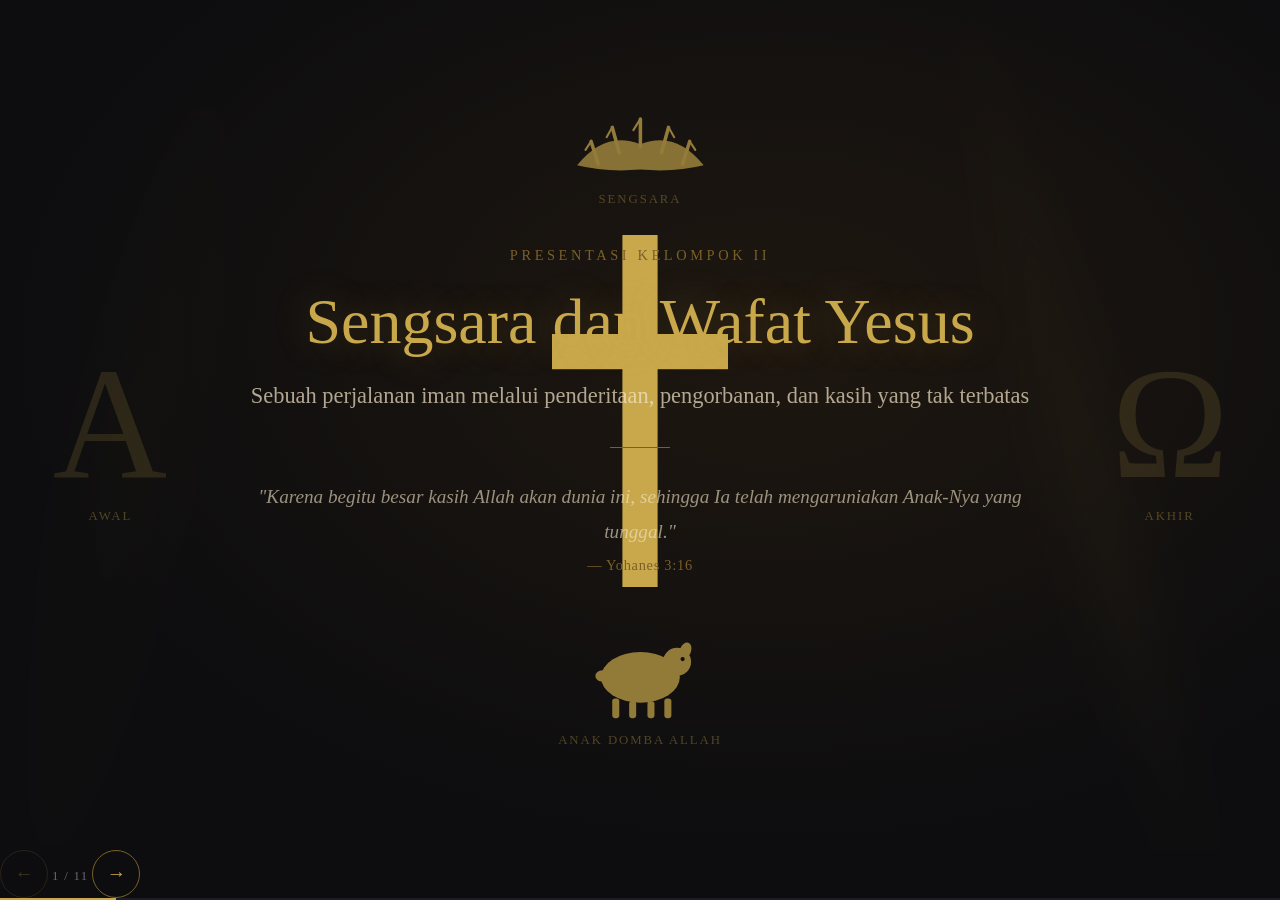
==== commit b11adbd9: "Replace img SVGs with inline SVGs for crown and lamb" ====
--- a/index.html
+++ b/index.html
@@ -25,7 +25,21 @@
       <div class="slide__center-col">
         <!-- Crown of Thorns -->
         <div class="slide__passion-symbol">
-          <img class="slide__passion-svg" src="img/crown-thorns.svg" alt="Crown of Thorns" />
+          <svg class="slide__passion-svg" viewBox="0 0 100 60" xmlns="http://www.w3.org/2000/svg" aria-label="Crown of Thorns">
+            <!-- main band -->
+            <path d="M5,45 Q25,20 50,30 Q75,20 95,45 Q75,50 50,48 Q25,50 5,45 Z" fill="currentColor" opacity="0.9"/>
+            <!-- thorns -->
+            <line x1="20" y1="44" x2="15" y2="28" stroke="currentColor" stroke-width="2.5" stroke-linecap="round"/>
+            <line x1="15" y1="28" x2="11" y2="34" stroke="currentColor" stroke-width="1.5" stroke-linecap="round"/>
+            <line x1="35" y1="36" x2="30" y2="18" stroke="currentColor" stroke-width="2.5" stroke-linecap="round"/>
+            <line x1="30" y1="18" x2="26" y2="25" stroke="currentColor" stroke-width="1.5" stroke-linecap="round"/>
+            <line x1="50" y1="32" x2="50" y2="12" stroke="currentColor" stroke-width="2.5" stroke-linecap="round"/>
+            <line x1="50" y1="12" x2="45" y2="20" stroke="currentColor" stroke-width="1.5" stroke-linecap="round"/>
+            <line x1="65" y1="36" x2="70" y2="18" stroke="currentColor" stroke-width="2.5" stroke-linecap="round"/>
+            <line x1="70" y1="18" x2="74" y2="25" stroke="currentColor" stroke-width="1.5" stroke-linecap="round"/>
+            <line x1="80" y1="44" x2="85" y2="28" stroke="currentColor" stroke-width="2.5" stroke-linecap="round"/>
+            <line x1="85" y1="28" x2="89" y2="34" stroke="currentColor" stroke-width="1.5" stroke-linecap="round"/>
+          </svg>
           <span class="slide__trinity-label">Sengsara</span>
         </div>
 
@@ -47,7 +61,23 @@
 
         <!-- Lamb of God -->
         <div class="slide__passion-symbol">
-          <img class="slide__passion-svg" src="img/lamb.svg" alt="Lamb of God" />
+          <svg class="slide__passion-svg" viewBox="0 0 100 80" xmlns="http://www.w3.org/2000/svg" aria-label="Lamb of God">
+            <!-- body -->
+            <ellipse cx="50" cy="45" rx="28" ry="18" fill="currentColor"/>
+            <!-- head -->
+            <circle cx="76" cy="34" r="10" fill="currentColor"/>
+            <!-- ear -->
+            <ellipse cx="82" cy="26" rx="4" ry="6" fill="currentColor" transform="rotate(20,82,26)"/>
+            <!-- legs -->
+            <rect x="30" y="60" width="5" height="14" rx="2" fill="currentColor"/>
+            <rect x="42" y="62" width="5" height="12" rx="2" fill="currentColor"/>
+            <rect x="55" y="62" width="5" height="12" rx="2" fill="currentColor"/>
+            <rect x="67" y="60" width="5" height="14" rx="2" fill="currentColor"/>
+            <!-- tail -->
+            <ellipse cx="23" cy="44" rx="5" ry="4" fill="currentColor"/>
+            <!-- eye -->
+            <circle cx="80" cy="32" r="1.5" fill="#0d0d0f"/>
+          </svg>
           <span class="slide__trinity-label">Anak Domba Allah</span>
         </div>
       </div>
--- a/style.css
+++ b/style.css
@@ -129,16 +129,17 @@
 }
 
 .slide__passion-svg {
-  width: clamp(3rem, 7vw, 6rem);
-  opacity: 0.15;
-  filter: invert(1) sepia(1) saturate(2) hue-rotate(5deg) brightness(0.85);
+  width: clamp(5rem, 11vw, 10rem);
+  opacity: 0.7;
+  color: var(--gold);
   animation: trinity-glow 4s ease-in-out infinite;
 }
 
-.slide__passion-svg polygon {
-  fill: var(--gold);
-  stroke: none;
-}
+.slide__passion-svg[alt="Crown of Thorns"] {
+  width: clamp(7rem, 14vw, 13rem);
+  opacity: 0.9;
+}
+
 
 /* Cross behind content */
 .slide__cross {
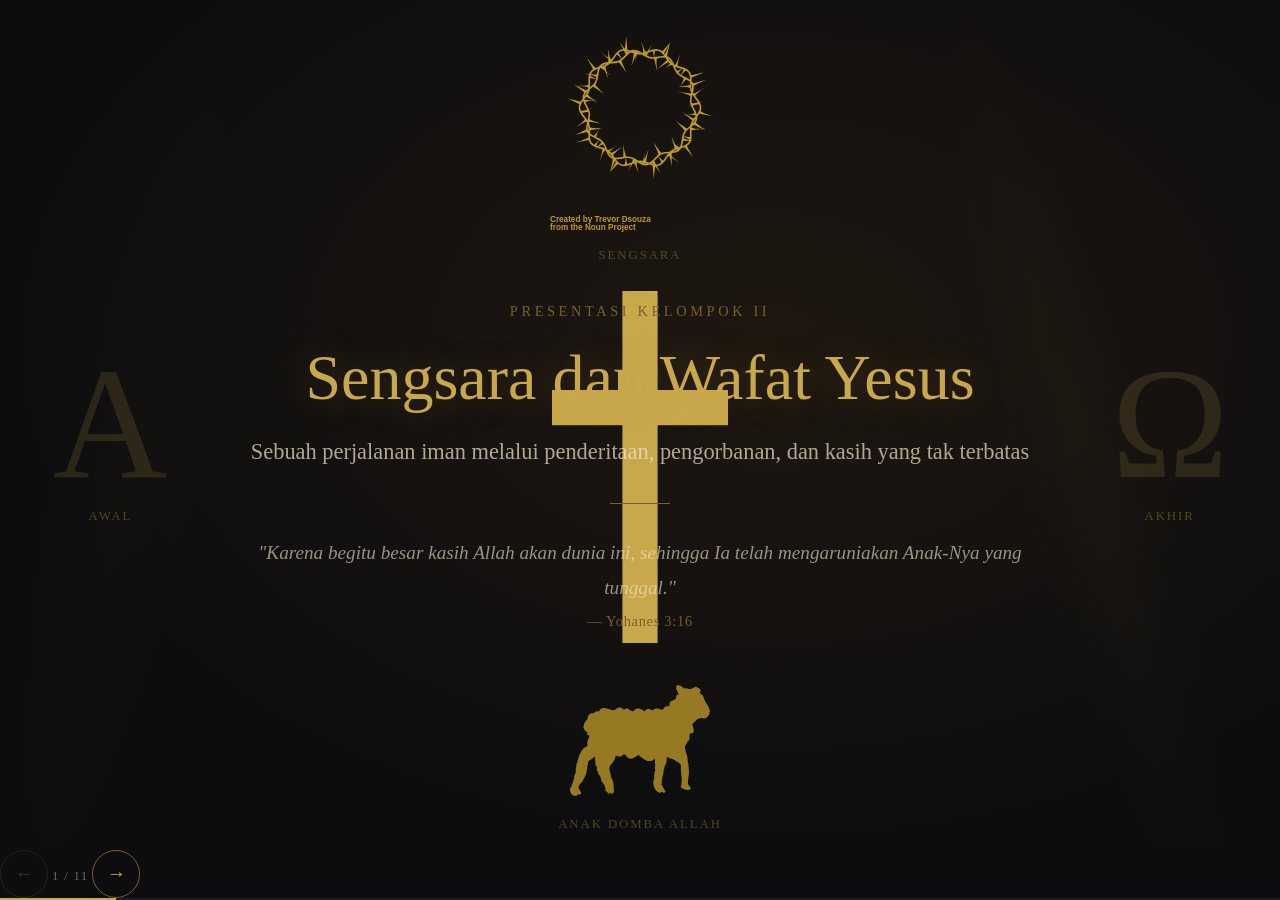
==== commit 1dbef216: "Restore original SVG images with gold filter" ====
--- a/index.html
+++ b/index.html
@@ -25,21 +25,7 @@
       <div class="slide__center-col">
         <!-- Crown of Thorns -->
         <div class="slide__passion-symbol">
-          <svg class="slide__passion-svg" viewBox="0 0 100 60" xmlns="http://www.w3.org/2000/svg" aria-label="Crown of Thorns">
-            <!-- main band -->
-            <path d="M5,45 Q25,20 50,30 Q75,20 95,45 Q75,50 50,48 Q25,50 5,45 Z" fill="currentColor" opacity="0.9"/>
-            <!-- thorns -->
-            <line x1="20" y1="44" x2="15" y2="28" stroke="currentColor" stroke-width="2.5" stroke-linecap="round"/>
-            <line x1="15" y1="28" x2="11" y2="34" stroke="currentColor" stroke-width="1.5" stroke-linecap="round"/>
-            <line x1="35" y1="36" x2="30" y2="18" stroke="currentColor" stroke-width="2.5" stroke-linecap="round"/>
-            <line x1="30" y1="18" x2="26" y2="25" stroke="currentColor" stroke-width="1.5" stroke-linecap="round"/>
-            <line x1="50" y1="32" x2="50" y2="12" stroke="currentColor" stroke-width="2.5" stroke-linecap="round"/>
-            <line x1="50" y1="12" x2="45" y2="20" stroke="currentColor" stroke-width="1.5" stroke-linecap="round"/>
-            <line x1="65" y1="36" x2="70" y2="18" stroke="currentColor" stroke-width="2.5" stroke-linecap="round"/>
-            <line x1="70" y1="18" x2="74" y2="25" stroke="currentColor" stroke-width="1.5" stroke-linecap="round"/>
-            <line x1="80" y1="44" x2="85" y2="28" stroke="currentColor" stroke-width="2.5" stroke-linecap="round"/>
-            <line x1="85" y1="28" x2="89" y2="34" stroke="currentColor" stroke-width="1.5" stroke-linecap="round"/>
-          </svg>
+          <img class="slide__passion-svg" src="img/crown-thorns.svg" alt="Crown of Thorns" />
           <span class="slide__trinity-label">Sengsara</span>
         </div>
 
@@ -61,23 +47,7 @@
 
         <!-- Lamb of God -->
         <div class="slide__passion-symbol">
-          <svg class="slide__passion-svg" viewBox="0 0 100 80" xmlns="http://www.w3.org/2000/svg" aria-label="Lamb of God">
-            <!-- body -->
-            <ellipse cx="50" cy="45" rx="28" ry="18" fill="currentColor"/>
-            <!-- head -->
-            <circle cx="76" cy="34" r="10" fill="currentColor"/>
-            <!-- ear -->
-            <ellipse cx="82" cy="26" rx="4" ry="6" fill="currentColor" transform="rotate(20,82,26)"/>
-            <!-- legs -->
-            <rect x="30" y="60" width="5" height="14" rx="2" fill="currentColor"/>
-            <rect x="42" y="62" width="5" height="12" rx="2" fill="currentColor"/>
-            <rect x="55" y="62" width="5" height="12" rx="2" fill="currentColor"/>
-            <rect x="67" y="60" width="5" height="14" rx="2" fill="currentColor"/>
-            <!-- tail -->
-            <ellipse cx="23" cy="44" rx="5" ry="4" fill="currentColor"/>
-            <!-- eye -->
-            <circle cx="80" cy="32" r="1.5" fill="#0d0d0f"/>
-          </svg>
+          <img class="slide__passion-svg" src="img/lamb.svg" alt="Lamb of God" />
           <span class="slide__trinity-label">Anak Domba Allah</span>
         </div>
       </div>
--- a/style.css
+++ b/style.css
@@ -131,7 +131,7 @@
 .slide__passion-svg {
   width: clamp(5rem, 11vw, 10rem);
   opacity: 0.7;
-  color: var(--gold);
+  filter: brightness(0) saturate(100%) invert(72%) sepia(40%) saturate(700%) hue-rotate(5deg) brightness(85%);
   animation: trinity-glow 4s ease-in-out infinite;
 }
 
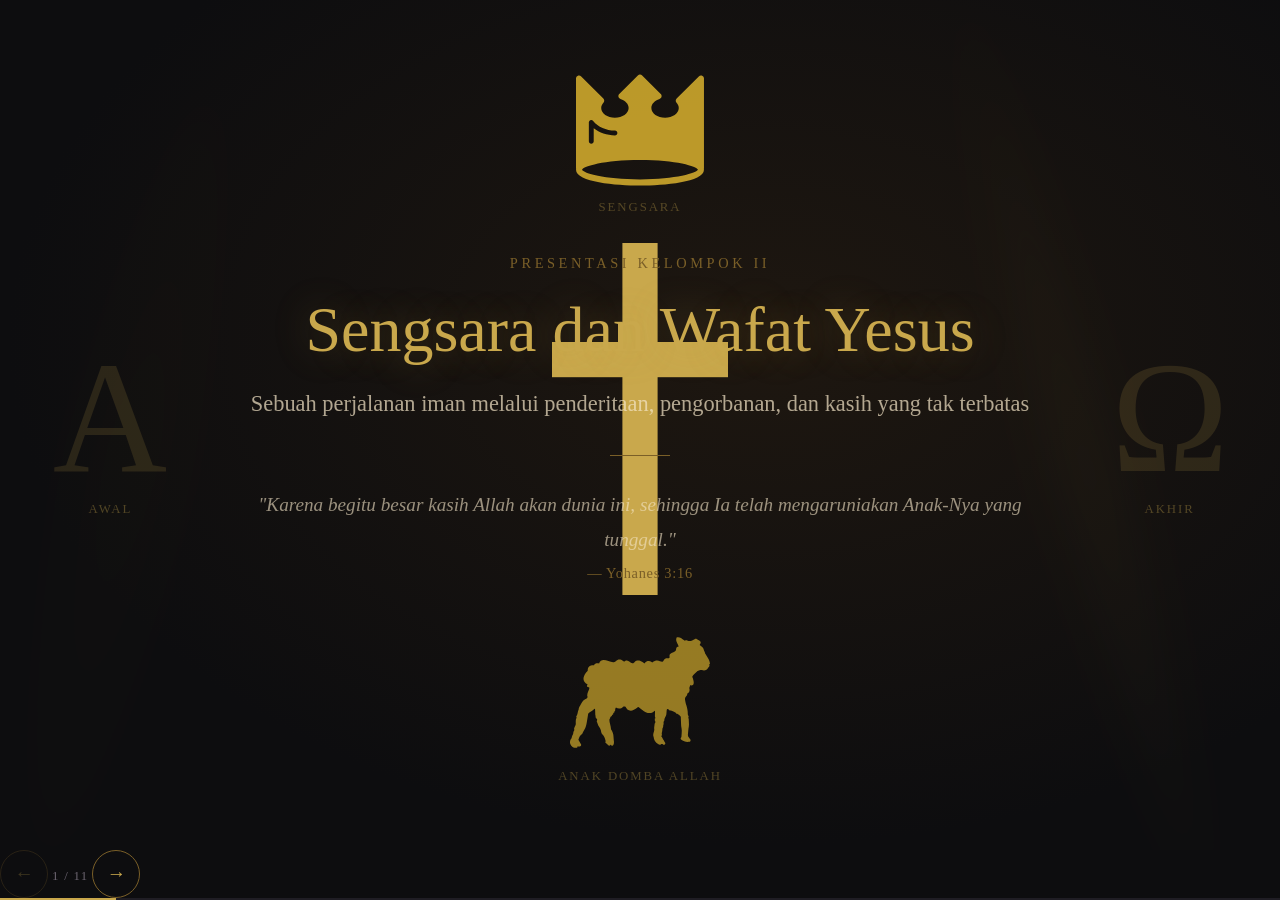
==== commit cd500020: "Move alpha/omega inside cross-wrap, side by side with cross" ====
--- a/index.html
+++ b/index.html
@@ -15,13 +15,6 @@
     <canvas class="slide__particles" id="particles"></canvas>
     <div class="slide__title-layout slide__content--fadein">
 
-      <div class="slide__trinity-symbol slide__trinity-alpha">
-        <svg class="slide__greek-svg" viewBox="0 0 100 120" xmlns="http://www.w3.org/2000/svg" aria-label="Alpha">
-          <text x="50" y="105" text-anchor="middle" font-family="Georgia, 'Times New Roman', serif" font-size="110">Α</text>
-        </svg>
-        <span class="slide__trinity-label">Awal</span>
-      </div>
-
       <div class="slide__center-col">
         <!-- Crown of Thorns -->
         <div class="slide__passion-symbol">
@@ -29,8 +22,14 @@
           <span class="slide__trinity-label">Sengsara</span>
         </div>
 
-        <!-- Cross + text overlay -->
+        <!-- Cross + text overlay + alpha/omega -->
         <div class="slide__cross-wrap">
+          <div class="slide__trinity-symbol slide__trinity-alpha">
+            <svg class="slide__greek-svg" viewBox="0 0 100 120" xmlns="http://www.w3.org/2000/svg" aria-label="Alpha">
+              <text x="50" y="105" text-anchor="middle" font-family="Georgia, 'Times New Roman', serif" font-size="110">Α</text>
+            </svg>
+            <span class="slide__trinity-label">Awal</span>
+          </div>
           <svg class="slide__cross" viewBox="0 0 100 160" xmlns="http://www.w3.org/2000/svg" aria-hidden="true">
             <rect x="42" y="0"  width="16" height="160"/>
             <rect x="10" y="45" width="80" height="16"/>
@@ -43,6 +42,12 @@
             <p class="slide__verse">"Karena begitu besar kasih Allah akan dunia ini, sehingga Ia telah mengaruniakan Anak-Nya yang tunggal."</p>
             <p class="slide__verse-ref">— Yohanes 3:16</p>
           </div>
+          <div class="slide__trinity-symbol slide__trinity-omega">
+            <svg class="slide__greek-svg" viewBox="0 0 100 120" xmlns="http://www.w3.org/2000/svg" aria-label="Omega">
+              <text x="50" y="105" text-anchor="middle" font-family="Georgia, 'Times New Roman', serif" font-size="110">Ω</text>
+            </svg>
+            <span class="slide__trinity-label">Akhir</span>
+          </div>
         </div>
 
         <!-- Lamb of God -->
@@ -50,13 +55,6 @@
           <img class="slide__passion-svg" src="img/lamb.svg" alt="Lamb of God" />
           <span class="slide__trinity-label">Anak Domba Allah</span>
         </div>
-      </div>
-
-      <div class="slide__trinity-symbol slide__trinity-omega">
-        <svg class="slide__greek-svg" viewBox="0 0 100 120" xmlns="http://www.w3.org/2000/svg" aria-label="Omega">
-          <text x="50" y="105" text-anchor="middle" font-family="Georgia, 'Times New Roman', serif" font-size="110">Ω</text>
-        </svg>
-        <span class="slide__trinity-label">Akhir</span>
       </div>
 
     </div>
--- a/style.css
+++ b/style.css
@@ -94,7 +94,7 @@
   display: flex;
   align-items: center;
   justify-content: center;
-  gap: 2vw;
+  gap: 0;
   width: 100%;
   padding: 0 3%;
 }
@@ -111,6 +111,13 @@
   display: flex;
   align-items: center;
   justify-content: center;
+  gap: 1.5vw;
+}
+
+.slide__trinity-alpha,
+.slide__trinity-omega {
+  position: relative;
+  z-index: 1;
 }
 
 .slide__trinity-symbol,
@@ -136,7 +143,7 @@
 }
 
 .slide__passion-svg[alt="Crown of Thorns"] {
-  width: clamp(7rem, 14vw, 13rem);
+  width: clamp(5rem, 10vw, 9rem);
   opacity: 0.9;
 }
 
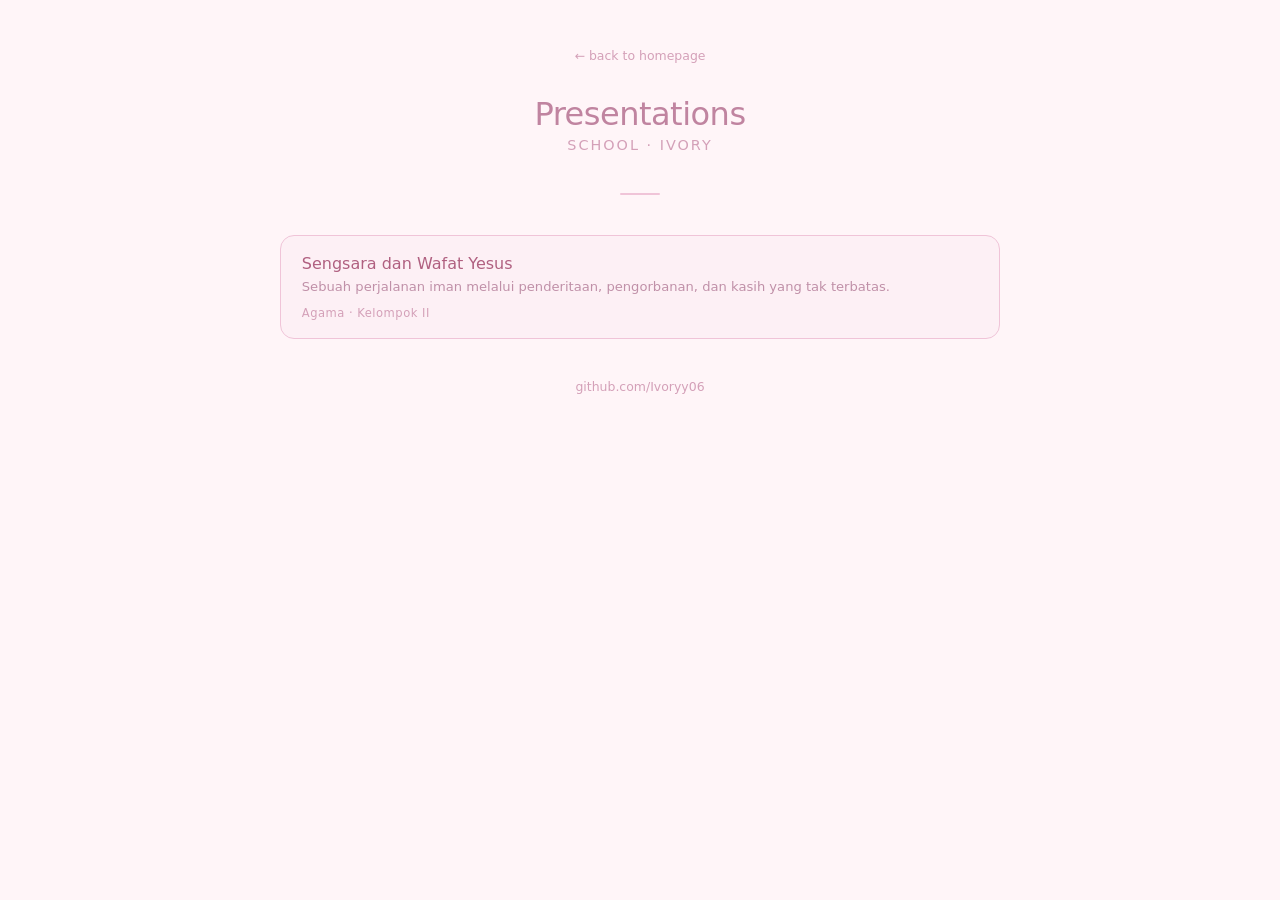
==== commit d8ee8537: "Restructure: move presentation to Agama/, add hub index" ====
--- a/index.html
+++ b/index.html
@@ -1,353 +1,57 @@
 <!DOCTYPE html>
-<html lang="id">
+<html lang="en">
 <head>
   <meta charset="UTF-8" />
   <meta name="viewport" content="width=device-width, initial-scale=1.0" />
-  <title>Sengsara dan Wafat Yesus</title>
-  <link rel="stylesheet" href="style.css" />
+  <title>Presentations · Ivory</title>
+  <style>
+    * { box-sizing: border-box; margin: 0; padding: 0; }
+    body { font-family: system-ui, sans-serif; background: #fff5f8; min-height: 100vh; }
+    .hub { min-height: 100vh; padding: 3rem 1.5rem; display: flex; flex-direction: column; align-items: center; }
+    .name { font-size: 2rem; font-weight: 500; color: #c084a0; letter-spacing: -0.5px; margin-bottom: 4px; }
+    .title { font-size: 0.9rem; color: #d4a0b8; letter-spacing: 2px; text-transform: uppercase; margin-bottom: 2.5rem; }
+    .divider { width: 40px; height: 2px; background: #f0c4d8; border-radius: 2px; margin-bottom: 2.5rem; }
+    .grid { display: grid; grid-template-columns: repeat(auto-fit, minmax(260px, 1fr)); gap: 12px; width: 100%; max-width: 720px; }
+    .card { background: #fdf0f5; border: 0.5px solid #f0c4d8; border-radius: 14px; padding: 1.1rem 1.3rem; text-decoration: none; display: flex; flex-direction: column; gap: 4px; transition: transform 0.15s ease, background 0.15s ease; }
+    .card:hover { background: #fce4ef; transform: translateY(-2px); }
+    .card-name { font-size: 1rem; font-weight: 500; color: #b06080; }
+    .card-desc { font-size: 0.82rem; color: #c090a8; line-height: 1.5; }
+    .card-tag { font-size: 0.72rem; color: #d4a0b8; margin-top: 6px; letter-spacing: 0.5px; }
+    .back { font-size: 0.78rem; color: #d4a0b8; margin-bottom: 2rem; text-decoration: none; }
+    .back:hover { color: #c084a0; }
+    .footer { margin-top: 2.5rem; font-size: 0.78rem; color: #d4a0b8; }
+    @media (prefers-color-scheme: dark) {
+      body { background: #1a0d12; }
+      .name { color: #f0a0c0; }
+      .title { color: #c888a8; }
+      .divider { background: #a06080; }
+      .card { background: #3a1f2a; border-color: #6a3050; }
+      .card:hover { background: #4a2535; }
+      .card-name { color: #f0b0cc; }
+      .card-desc { color: #c090a8; }
+      .card-tag { color: #a07088; }
+      .back { color: #a07088; }
+      .back:hover { color: #f0a0c0; }
+      .footer { color: #906878; }
+    }
+  </style>
 </head>
 <body>
+  <div class="hub">
+    <a class="back" href="https://ivoryy06.github.io">← back to homepage</a>
+    <p class="name">Presentations</p>
+    <p class="title">School · Ivory</p>
+    <div class="divider"></div>
 
-  <!-- SLIDE 1: Title / Introduction -->
-  <section class="slide slide--title active" id="slide-1" data-transition="fade-rise">
-    <div class="slide__light-ray"></div>
-    <div class="slide__light-ray slide__light-ray--left"></div>
-    <canvas class="slide__particles" id="particles"></canvas>
-    <div class="slide__title-layout slide__content--fadein">
+    <div class="grid">
+      <a class="card" href="Agama/">
+        <span class="card-name">Sengsara dan Wafat Yesus</span>
+        <span class="card-desc">Sebuah perjalanan iman melalui penderitaan, pengorbanan, dan kasih yang tak terbatas.</span>
+        <span class="card-tag">Agama · Kelompok II</span>
+      </a>
+    </div>
 
-      <div class="slide__center-col">
-        <!-- Crown of Thorns -->
-        <div class="slide__passion-symbol">
-          <img class="slide__passion-svg" src="img/crown-thorns.svg" alt="Crown of Thorns" />
-          <span class="slide__trinity-label">Sengsara</span>
-        </div>
-
-        <!-- Cross + text overlay + alpha/omega -->
-        <div class="slide__cross-wrap">
-          <div class="slide__trinity-symbol slide__trinity-alpha">
-            <svg class="slide__greek-svg" viewBox="0 0 100 120" xmlns="http://www.w3.org/2000/svg" aria-label="Alpha">
-              <text x="50" y="105" text-anchor="middle" font-family="Georgia, 'Times New Roman', serif" font-size="110">Α</text>
-            </svg>
-            <span class="slide__trinity-label">Awal</span>
-          </div>
-          <svg class="slide__cross" viewBox="0 0 100 160" xmlns="http://www.w3.org/2000/svg" aria-hidden="true">
-            <rect x="42" y="0"  width="16" height="160"/>
-            <rect x="10" y="45" width="80" height="16"/>
-          </svg>
-          <div class="slide__content">
-            <p class="slide__label">Presentasi Kelompok II</p>
-            <h1 class="slide__title">Sengsara dan Wafat Yesus</h1>
-            <p class="slide__subtitle">Sebuah perjalanan iman melalui penderitaan, pengorbanan, dan kasih yang tak terbatas</p>
-            <div class="slide__divider"></div>
-            <p class="slide__verse">"Karena begitu besar kasih Allah akan dunia ini, sehingga Ia telah mengaruniakan Anak-Nya yang tunggal."</p>
-            <p class="slide__verse-ref">— Yohanes 3:16</p>
-          </div>
-          <div class="slide__trinity-symbol slide__trinity-omega">
-            <svg class="slide__greek-svg" viewBox="0 0 100 120" xmlns="http://www.w3.org/2000/svg" aria-label="Omega">
-              <text x="50" y="105" text-anchor="middle" font-family="Georgia, 'Times New Roman', serif" font-size="110">Ω</text>
-            </svg>
-            <span class="slide__trinity-label">Akhir</span>
-          </div>
-        </div>
-
-        <!-- Lamb of God -->
-        <div class="slide__passion-symbol">
-          <img class="slide__passion-svg" src="img/lamb.svg" alt="Lamb of God" />
-          <span class="slide__trinity-label">Anak Domba Allah</span>
-        </div>
-      </div>
-
-    </div>
-  </section>
-
-  <!-- SLIDE 2: Context / Tuduhan -->
-  <section class="slide slide--context" id="slide-2" data-transition="slide-left">
-    <div class="slide__light-ray"></div>
-    <div class="slide__light-ray slide__light-ray--left"></div>
-    <div class="slide__content slide__content--fadein">
-      <p class="slide__label">Latar Belakang</p>
-      <h2 class="slide__title slide__title--sm">Mengapa Yesus Diadili?</h2>
-      <div class="slide__divider"></div>
-      <p class="slide__body">
-        Yesus dari Nazaret hidup di tengah masyarakat Yahudi yang penuh ketegangan politik dan keagamaan. 
-        Ia dituduh oleh para imam kepala dan pemimpin agama sebagai penghasut yang menyesatkan umat — 
-        seorang pemimpin sekte berbahaya yang mengancam tatanan dan otoritas keagamaan yang telah lama berdiri.
-      </p>
-      <p class="slide__body">
-        Lebih dari itu, Yesus secara terbuka menyatakan diri-Nya sebagai Anak Allah dan Raja Mesias — 
-        Sang Utusan yang dijanjikan Allah kepada Israel sejak zaman para nabi. 
-        Pengakuan ini dianggap sebagai penghujatan yang tak terampuni, 
-        dan menjadi dasar utama tuntutan hukuman mati yang diajukan kepada Pontius Pilatus.
-      </p>
-      <div class="slide__divider"></div>
-      <p class="slide__verse">"Engkau telah mengatakannya. Tetapi Aku berkata kepadamu: mulai sekarang kamu akan melihat Anak Manusia duduk di sebelah kanan Yang Mahakuasa."</p>
-      <p class="slide__verse-ref">— Matius 26:64</p>
-    </div>
-  </section>
-
-
-  <!-- SLIDE 3: Timeline -->
-  <section class="slide slide--timeline" id="slide-3" data-transition="stagger-left">
-    <div class="slide__light-ray"></div>
-    <div class="slide__light-ray slide__light-ray--left"></div>
-    <div class="slide__content slide__content--fadein slide__content--wide">
-      <p class="slide__label">Kronologi</p>
-      <h2 class="slide__title slide__title--sm">Perjalanan Menuju Salib</h2>
-      <div class="slide__divider"></div>
-      <ol class="timeline">
-        <li class="timeline__item stagger-item" tabindex="0">
-          <span class="timeline__dot"></span>
-          <div class="timeline__body">
-            <h3 class="timeline__heading">Awal Pelayanan Umum</h3>
-            <p class="timeline__desc">Yesus mengajar, menyembuhkan, dan memanggil para murid di Galilea.</p>
-            <div class="timeline__expand">
-              <img class="timeline__img" src="img/1-pelayanan.jpg" alt="Awal Pelayanan Umum" />
-              <p>Selama kurang lebih tiga tahun, Yesus berkeliling Galilea dan Yudea. Ia mengajar dengan penuh kuasa, menyembuhkan orang sakit, mengusir roh jahat, dan membangkitkan orang mati. Mukjizat-mukjizat ini menarik perhatian besar dari rakyat, namun sekaligus menimbulkan ancaman bagi otoritas para imam kepala dan ahli Taurat yang merasa kedudukan mereka terancam. Popularitas Yesus yang terus tumbuh menjadi benih dari persekongkolan yang akhirnya berujung pada penangkapan-Nya.</p>
-            </div>
-          </div>
-        </li>
-        <li class="timeline__item stagger-item" tabindex="0">
-          <span class="timeline__dot"></span>
-          <div class="timeline__body">
-            <h3 class="timeline__heading">Perjamuan Terakhir</h3>
-            <p class="timeline__desc">Yesus makan bersama murid-Nya dan menetapkan Ekaristi.</p>
-            <div class="timeline__expand">
-              <img class="timeline__img" src="img/2-perjamuan.jpg" alt="Perjamuan Terakhir" />
-              <p>Dalam ruang atas di Yerusalem, Yesus merayakan Paskah bersama para murid-Nya. Ia membasuh kaki mereka sebagai tanda kerendahan hati, lalu memecah roti dan menuangkan anggur — menyatakannya sebagai tubuh dan darah-Nya dalam perjanjian baru. Ia juga mengungkapkan bahwa salah satu dari mereka akan mengkhianati-Nya. Yudas Iskariot kemudian pergi ke luar malam itu untuk menyerahkan Yesus kepada para imam kepala seharga tiga puluh keping perak.</p>
-            </div>
-          </div>
-        </li>
-        <li class="timeline__item stagger-item" tabindex="0">
-          <span class="timeline__dot"></span>
-          <div class="timeline__body">
-            <h3 class="timeline__heading">Doa di Taman Getsemani</h3>
-            <p class="timeline__desc">Yesus berdoa dan menyerahkan diri pada kehendak Bapa.</p>
-            <div class="timeline__expand">
-              <img class="timeline__img" src="img/3-getsemani.jpg" alt="Doa di Taman Getsemani" />
-              <p>Setelah perjamuan, Yesus pergi ke taman Getsemani di kaki Bukit Zaitun bersama Petrus, Yakobus, dan Yohanes. Ia meminta mereka berjaga, lalu menyingkir untuk berdoa seorang diri. Dalam doa-Nya yang penuh air mata, Ia berkata: "Ya Bapa, jikalau Engkau mau, ambillah cawan ini dari pada-Ku; tetapi bukanlah kehendak-Ku, melainkan kehendak-Mulah yang terjadi." Ketiga murid-Nya tertidur, meninggalkan Yesus berjuang sendirian dalam malam yang paling berat dalam hidup-Nya.</p>
-            </div>
-          </div>
-        </li>
-        <li class="timeline__item stagger-item" tabindex="0">
-          <span class="timeline__dot"></span>
-          <div class="timeline__body">
-            <h3 class="timeline__heading">Penangkapan Yesus</h3>
-            <p class="timeline__desc">Yudas menyerahkan Yesus dengan ciuman di taman.</p>
-            <div class="timeline__expand">
-              <img class="timeline__img" src="img/4-penangkapan.jpg" alt="Penangkapan Yesus" />
-              <p>Tengah malam, Yudas tiba bersama sepasukan prajurit Romawi dan penjaga Bait Allah yang bersenjata. Ia mendekati Yesus dan mencium-Nya — tanda yang telah disepakati untuk mengidentifikasi Yesus di tengah kegelapan. Petrus sempat menghunus pedang dan memotong telinga seorang hamba imam besar, namun Yesus menghentikannya dan menyembuhkan luka itu. Yesus menyerahkan diri-Nya dengan tenang, sementara semua murid melarikan diri meninggalkan-Nya.</p>
-            </div>
-          </div>
-        </li>
-        <li class="timeline__item stagger-item" tabindex="0">
-          <span class="timeline__dot"></span>
-          <div class="timeline__body">
-            <h3 class="timeline__heading">Sidang di Hadapan Imam Besar</h3>
-            <p class="timeline__desc">Sanhedrin menjatuhkan vonis mati atas tuduhan penghujatan.</p>
-            <div class="timeline__expand">
-              <img class="timeline__img" src="img/5-imam.jpg" alt="Sidang di Hadapan Imam Besar" />
-              <p>Yesus dibawa ke rumah Imam Besar Kayafas, di mana Mahkamah Agama (Sanhedrin) telah berkumpul. Para saksi palsu dihadirkan, namun kesaksian mereka saling bertentangan. Ketika Kayafas langsung bertanya, "Apakah Engkau Mesias, Anak Allah?" — Yesus menjawab dengan tegas: "Engkau telah mengatakannya." Mahkamah menganggap ini sebagai penghujatan dan menjatuhkan vonis hukuman mati. Namun karena berada di bawah kekuasaan Romawi, mereka tidak berwenang mengeksekusi hukuman tersebut sendiri.</p>
-            </div>
-          </div>
-        </li>
-        <li class="timeline__item stagger-item" tabindex="0">
-          <span class="timeline__dot timeline__dot--last"></span>
-          <div class="timeline__body">
-            <h3 class="timeline__heading">Sidang di Hadapan Pontius Pilatus</h3>
-            <p class="timeline__desc">Pilatus menyerah pada tekanan massa dan menyerahkan Yesus.</p>
-            <div class="timeline__expand">
-              <img class="timeline__img" src="img/6-pilatus.jpg" alt="Sidang di Hadapan Pontius Pilatus" />
-              <p>Pagi harinya, Yesus diserahkan kepada Pontius Pilatus, gubernur Romawi. Pilatus menginterogasi-Nya dan berulang kali menyatakan bahwa ia tidak menemukan kesalahan apapun. Ia bahkan menawarkan untuk membebaskan Yesus sesuai kebiasaan Paskah, namun massa memilih Barabas. Di bawah tekanan yang semakin besar dan ancaman kerusuhan, Pilatus mencuci tangannya sebagai simbol pelepasan tanggung jawab, lalu menyerahkan Yesus untuk dicambuk dan disalibkan.</p>
-            </div>
-          </div>
-        </li>
-      </ol>
-    </div>
-  </section>
-
-  <!-- SLIDE 4: Tema - Penderitaan Sebelum Disalibkan -->
-  <section class="slide slide--suffering" id="slide-4" data-transition="scale-up">
-    <div class="slide__light-ray"></div>
-    <div class="slide__light-ray slide__light-ray--left"></div>
-    <div class="slide__content slide__content--fadein slide__content--wide">
-      <p class="slide__label">Tema</p>
-      <h2 class="slide__title slide__title--sm">Penderitaan Yesus Sebelum Disalibkan</h2>
-      <div class="slide__divider"></div>
-      <p class="slide__body" style="text-align:center; margin-bottom: 1.75rem;">
-        Sebelum sampai ke kayu salib, Yesus menanggung serangkaian penderitaan fisik dan batin yang luar biasa berat. Setiap peristiwa adalah bagian dari jalan pengorbanan-Nya bagi umat manusia.
-      </p>
-      <div class="suffer-grid">
-
-        <div class="suffer-card stagger-item" tabindex="0">
-          <h3 class="suffer-card__title">Barabas Dibebaskan, Yesus Diserahkan</h3>
-          <div class="suffer-card__expand">
-            <p>Pilatus menawarkan kepada massa untuk membebaskan satu tahanan sesuai kebiasaan Paskah. Ia mengira mereka akan memilih Yesus — namun para imam kepala menghasut massa untuk meminta Barabas, seorang pemberontak dan pembunuh. Pilatus pun membebaskan Barabas dan menyerahkan Yesus untuk disesah dan disalibkan.</p>
-            <p class="suffer-card__verse">"Lalu Pilatus membebaskan Barabas bagi mereka, tetapi Yesus disesahnya dan diserahkannya untuk disalibkan." — Matius 27:26</p>
-          </div>
-        </div>
-
-        <div class="suffer-card stagger-item" tabindex="0">
-          <h3 class="suffer-card__title">Dimahkotai Duri</h3>
-          <div class="suffer-card__expand">
-            <p>Para prajurit menganyam mahkota dari duri dan menekannya ke kepala Yesus, lalu mengenakan jubah ungu dan mengejek-Nya sebagai "Raja orang Yahudi." Ini bukan sekadar siksaan fisik — ini adalah penghinaan terhadap martabat-Nya sebagai Raja segala raja.</p>
-            <p class="suffer-card__verse">"Mereka menganyam sebuah mahkota duri dan menaruhnya di atas kepala-Nya." — Matius 27:29</p>
-          </div>
-        </div>
-
-        <div class="suffer-card stagger-item" tabindex="0">
-          <h3 class="suffer-card__title">Memikul Salib ke Golgota</h3>
-          <div class="suffer-card__expand">
-            <p>Dalam kondisi tubuh yang sudah sangat lemah akibat cambukan, Yesus dipaksa memikul salib-Nya sendiri menuju bukit Golgota — tempat eksekusi di luar tembok kota. Di tengah jalan, Simon dari Kirene dipaksa membantu memikul salib itu karena Yesus tidak lagi mampu.</p>
-            <p class="suffer-card__verse">"Sambil memikul salib-Nya, Ia pergi ke luar ke tempat yang bernama Tempat Tengkorak." — Yohanes 19:17</p>
-          </div>
-        </div>
-
-        <div class="suffer-card stagger-item" tabindex="0">
-          <h3 class="suffer-card__title">Diolok dan Ditinggalkan</h3>
-          <div class="suffer-card__expand">
-            <p>Sepanjang perjalanan sengsara-Nya, Yesus diolok oleh para prajurit, imam kepala, dan bahkan orang-orang yang lewat. Para murid yang paling dekat pun telah melarikan diri. Petrus menyangkal-Nya tiga kali. Yesus menanggung kesepian dan penghinaan yang paling dalam — sendirian di tengah kerumunan yang membenci-Nya.</p>
-            <p class="suffer-card__verse">"Semua murid itu meninggalkan Dia dan melarikan diri." — Matius 26:56</p>
-          </div>
-        </div>
-
-      </div>
-    </div>
-  </section>
-
-  <!-- SLIDE 5: Tokoh Overview -->
-  <section class="slide slide--tokoh-overview" id="slide-5" data-transition="pop-stagger">
-    <div class="slide__light-ray"></div>
-    <div class="slide__light-ray slide__light-ray--left"></div>
-    <div class="slide__content slide__content--fadein">
-      <p class="slide__label">Tokoh-Tokoh</p>
-      <h2 class="slide__title slide__title--sm">Mereka yang Ada dalam Kisah Ini</h2>
-      <div class="slide__divider"></div>
-      <div class="tokoh-list">
-        <div class="tokoh-chip stagger-item tokoh-chip--yesus">Yesus</div>
-        <div class="tokoh-chip stagger-item tokoh-chip--maria">Bunda Maria</div>
-        <div class="tokoh-chip stagger-item tokoh-chip--pilatus">Pontius Pilatus</div>
-        <div class="tokoh-chip stagger-item tokoh-chip--petrus">Petrus</div>
-        <div class="tokoh-chip stagger-item tokoh-chip--raja">Imam Besar Kayafas</div>
-      </div>
-      <p class="slide__body" style="text-align:center; margin-top:1.5rem;">
-        Setiap tokoh memainkan peran yang tak tergantikan dalam kisah sengsara dan wafat Yesus — dari pengorbanan, kesedihan, pengkhianatan, penyangkalan, hingga penghakiman.
-      </p>
-    </div>
-  </section>
-
-  <!-- SLIDE 6: Yesus -->
-  <section class="slide slide--character slide--yesus" id="slide-6" data-transition="split">
-    <div class="character__img-side">
-      <img src="img/yesus.jpg" alt="Yesus" class="character__img" />
-    </div>
-    <div class="character__text-side slide__content--fadein">
-      <p class="slide__label">Tokoh</p>
-      <h2 class="character__name">Yesus</h2>
-      <div class="slide__divider" style="margin:0.75rem 0;"></div>
-      <p class="character__role">Sang Putra Allah — Korban Sekaligus Penebus</p>
-      <p class="character__desc">Yesus adalah pusat dari seluruh kisah ini. Ia bukan sekadar korban kekerasan — Ia secara sadar memilih untuk menyerahkan diri-Nya. Dari taman Getsemani hingga kayu salib, Ia menanggung penghinaan, siksaan, dan kematian bukan karena terpaksa, melainkan karena kasih-Nya yang tak terbatas kepada manusia. Setiap langkah sengsara-Nya adalah tindakan penebusan yang disengaja.</p>
-      <p class="character__verse">"Tidak seorang pun mengambil nyawa-Ku dari pada-Ku, melainkan Aku memberikannya menurut kehendak-Ku sendiri." — Yohanes 10:18</p>
-    </div>
-  </section>
-
-  <!-- SLIDE 7: Bunda Maria -->
-  <section class="slide slide--character slide--maria" id="slide-7" data-transition="split">
-    <div class="character__img-side">
-      <img src="img/maria.jpg" alt="Bunda Maria" class="character__img" />
-    </div>
-    <div class="character__text-side slide__content--fadein">
-      <p class="slide__label">Tokoh</p>
-      <h2 class="character__name">Bunda Maria</h2>
-      <div class="slide__divider" style="margin:0.75rem 0;"></div>
-      <p class="character__role">Ibu yang Setia — Hadir Hingga Akhir</p>
-      <p class="character__desc">Di saat semua murid melarikan diri, Maria tetap berdiri di kaki salib Putranya. Ia menyaksikan setiap cambukan, setiap langkah Via Dolorosa, dan hembusan napas terakhir Yesus. Kehadirannya bukan sekadar kesedihan seorang ibu — ia adalah kesaksian iman yang tak tergoyahkan di tengah penderitaan yang paling dalam.</p>
-      <p class="character__verse">"Di dekat salib Yesus berdiri ibu-Nya dan saudara ibu-Nya." — Yohanes 19:25</p>
-    </div>
-  </section>
-
-  <!-- SLIDE 8: Pontius Pilatus -->
-  <section class="slide slide--character slide--pilatus" id="slide-8" data-transition="split">
-    <div class="character__img-side">
-      <img src="img/pilatus.jpg" alt="Pontius Pilatus" class="character__img" />
-    </div>
-    <div class="character__text-side slide__content--fadein">
-      <p class="slide__label">Tokoh</p>
-      <h2 class="character__name">Pontius Pilatus</h2>
-      <div class="slide__divider" style="margin:0.75rem 0;"></div>
-      <p class="character__role">Hakim yang Menyerah — Tahu Kebenaran, Memilih Diam</p>
-      <p class="character__desc">Pilatus tahu Yesus tidak bersalah. Ia berulang kali menyatakannya di hadapan massa. Namun ketakutan akan kerusuhan dan tekanan politik membuatnya memilih kekuasaan di atas kebenaran. Dengan mencuci tangannya, ia mencoba melepas tanggung jawab — namun justru tindakan itu yang mengabadikan namanya dalam sejarah sebagai orang yang menyerahkan Yesus untuk disalibkan.</p>
-      <p class="character__verse">"Pilatus membasuh tangannya di hadapan orang banyak dan berkata: Aku tidak bersalah atas darah orang ini." — Matius 27:24</p>
-    </div>
-  </section>
-
-  <!-- SLIDE 9: Petrus -->
-  <section class="slide slide--character slide--petrus" id="slide-9" data-transition="split">
-    <div class="character__img-side">
-      <img src="img/petrus.jpg" alt="Petrus" class="character__img" />
-    </div>
-    <div class="character__text-side slide__content--fadein">
-      <p class="slide__label">Tokoh</p>
-      <h2 class="character__name">Petrus</h2>
-      <div class="slide__divider" style="margin:0.75rem 0;"></div>
-      <p class="character__role">Murid yang Jatuh — Penyangkalan dan Pertobatan</p>
-      <p class="character__desc">Petrus adalah murid yang paling bersemangat — ia berjanji tidak akan pernah meninggalkan Yesus. Namun dalam satu malam, ia menyangkal Yesus tiga kali di hadapan orang-orang biasa. Ketika ayam berkokok dan matanya bertemu dengan mata Yesus, ia keluar dan menangis dengan pedih. Kisah Petrus adalah kisah kita semua — jatuh, namun dipanggil kembali oleh kasih yang tidak pernah menyerah.</p>
-      <p class="character__verse">"Maka Petrus teringat akan perkataan Yesus... lalu ia pergi ke luar dan menangis dengan sedihnya." — Matius 26:75</p>
-    </div>
-  </section>
-
-  <!-- SLIDE 10: Imam Besar Kayafas -->
-  <section class="slide slide--character slide--kayafas" id="slide-10" data-transition="split">
-    <div class="character__img-side">
-      <img src="img/katafas.jpg" alt="Imam Besar Kayafas" class="character__img" />
-    </div>
-    <div class="character__text-side slide__content--fadein">
-      <p class="slide__label">Tokoh</p>
-      <h2 class="character__name">Imam Besar Kayafas</h2>
-      <div class="slide__divider" style="margin:0.75rem 0;"></div>
-      <p class="character__role">Pemimpin Agama — Dalang di Balik Penghukuman</p>
-      <p class="character__desc">Kayafas adalah Imam Besar yang paling berkuasa di Yerusalem. Ia melihat Yesus sebagai ancaman nyata terhadap otoritas keagamaan dan stabilitas politik. Ia yang mengorganisir persidangan malam itu, menghadirkan saksi-saksi palsu, dan mendesak Pilatus untuk menjatuhkan hukuman mati. Dengan ironi yang dalam, ia tanpa sadar menggenapi nubuat bahwa satu orang harus mati demi menyelamatkan seluruh bangsa.</p>
-      <p class="character__verse">"Adalah lebih berguna bagimu jika satu orang mati untuk bangsa, dari pada seluruh bangsa itu binasa." — Yohanes 11:50</p>
-    </div>
-  </section>
-
-  <!-- SLIDE 11: Deskripsi -->
-  <section class="slide slide--deskripsi" id="slide-11" data-transition="stagger-up">
-    <div class="slide__light-ray"></div>
-    <div class="slide__light-ray slide__light-ray--left"></div>
-    <div class="slide__content slide__content--fadein slide__content--wide">
-      <p class="slide__label">Deskripsi</p>
-      <h2 class="slide__title slide__title--sm">Apa yang Dialami Yesus</h2>
-      <div class="slide__divider"></div>
-      <ul class="desc-list">
-        <li class="stagger-item"><span class="desc-list__num">01</span><div><strong>Difitnah</strong> — Para imam kepala menghadirkan saksi-saksi palsu untuk menuduh Yesus menghujat Allah dan mengancam ketertiban umum.</div></li>
-        <li class="stagger-item"><span class="desc-list__num">02</span><div><strong>Dijual</strong> — Yudas Iskariot menyerahkan Yesus kepada para imam kepala seharga tiga puluh keping perak — harga seorang budak.</div></li>
-        <li class="stagger-item"><span class="desc-list__num">03</span><div><strong>Ditangkap</strong> — Di taman Getsemani, Yesus ditangkap oleh pasukan bersenjata di tengah malam, jauh dari keramaian.</div></li>
-        <li class="stagger-item"><span class="desc-list__num">04</span><div><strong>Diadili</strong> — Dua kali diadili: pertama oleh Sanhedrin yang menjatuhkan vonis mati, lalu oleh Pilatus yang menyerahkan-Nya pada tekanan massa.</div></li>
-        <li class="stagger-item"><span class="desc-list__num">05</span><div><strong>Disiksa</strong> — Dicambuk, dimahkotai duri, diolok, dan dipukuli oleh para prajurit Romawi sebelum dibawa ke Golgota.</div></li>
-        <li class="stagger-item"><span class="desc-list__num">06</span><div><strong>Dipaksa memikul salib</strong> — Dalam kondisi tubuh yang hancur, Yesus dipaksa memikul salib-Nya sendiri menuju tempat eksekusi.</div></li>
-        <li class="stagger-item"><span class="desc-list__num">07</span><div><strong>Disalibkan</strong> — Tangan dan kaki-Nya dipaku ke kayu salib. Ia digantung di antara dua penjahat, di hadapan publik, sebagai hukuman paling hina.</div></li>
-      </ul>
-    </div>
-  </section>
-
-  <div class="detail-overlay" id="detailOverlay">
-    <button class="detail-overlay__back" id="detailBack">&#8592; Kembali</button>
-    <div class="detail-overlay__content">
-      <p class="detail-overlay__label">Kronologi</p>
-      <h2 class="detail-overlay__title" id="detailTitle"></h2>
-      <img class="detail-overlay__img" id="detailImg" src="" alt="" />
-      <p class="detail-overlay__text" id="detailText"></p>
-    </div>
+    <p class="footer">github.com/Ivoryy06</p>
   </div>
-
-  <nav class="nav">
-    <button class="nav__btn" id="prev" disabled>&#8592;</button>
-    <span class="nav__counter"><span id="current">1</span> / <span id="total">1</span></span>
-    <button class="nav__btn" id="next" disabled>&#8594;</button>
-  </nav>
-
-  <div class="progress-bar"><div class="progress-bar__fill" id="progress"></div></div>
-
-  <script src="main.js"></script>
 </body>
 </html>
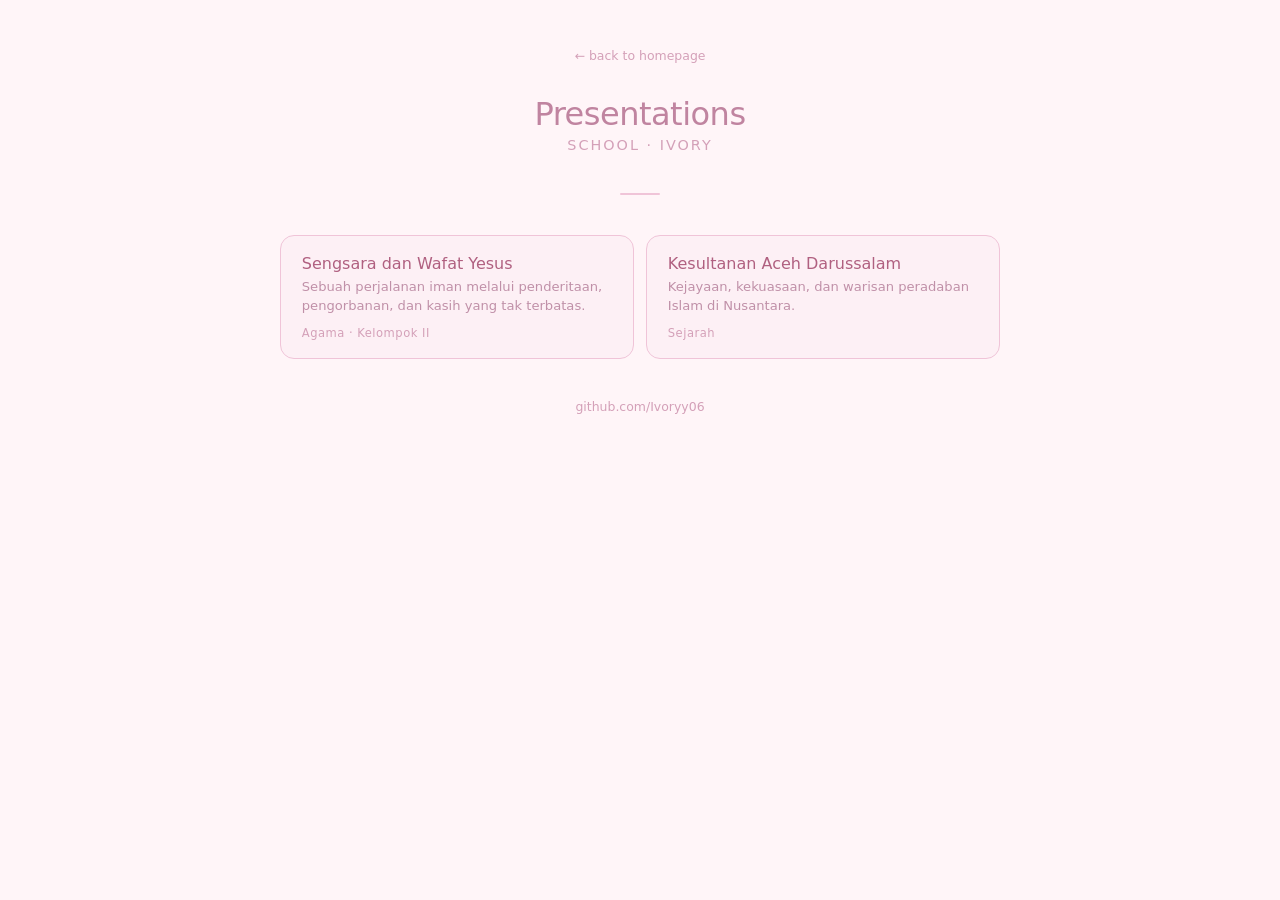
==== commit 345bd1c2: "Add Sejarah presentation: Kesultanan Aceh Darussalam" ====
--- a/index.html
+++ b/index.html
@@ -49,6 +49,11 @@
         <span class="card-desc">Sebuah perjalanan iman melalui penderitaan, pengorbanan, dan kasih yang tak terbatas.</span>
         <span class="card-tag">Agama · Kelompok II</span>
       </a>
+      <a class="card" href="Sejarah/">
+        <span class="card-name">Kesultanan Aceh Darussalam</span>
+        <span class="card-desc">Kejayaan, kekuasaan, dan warisan peradaban Islam di Nusantara.</span>
+        <span class="card-tag">Sejarah</span>
+      </a>
     </div>
 
     <p class="footer">github.com/Ivoryy06</p>
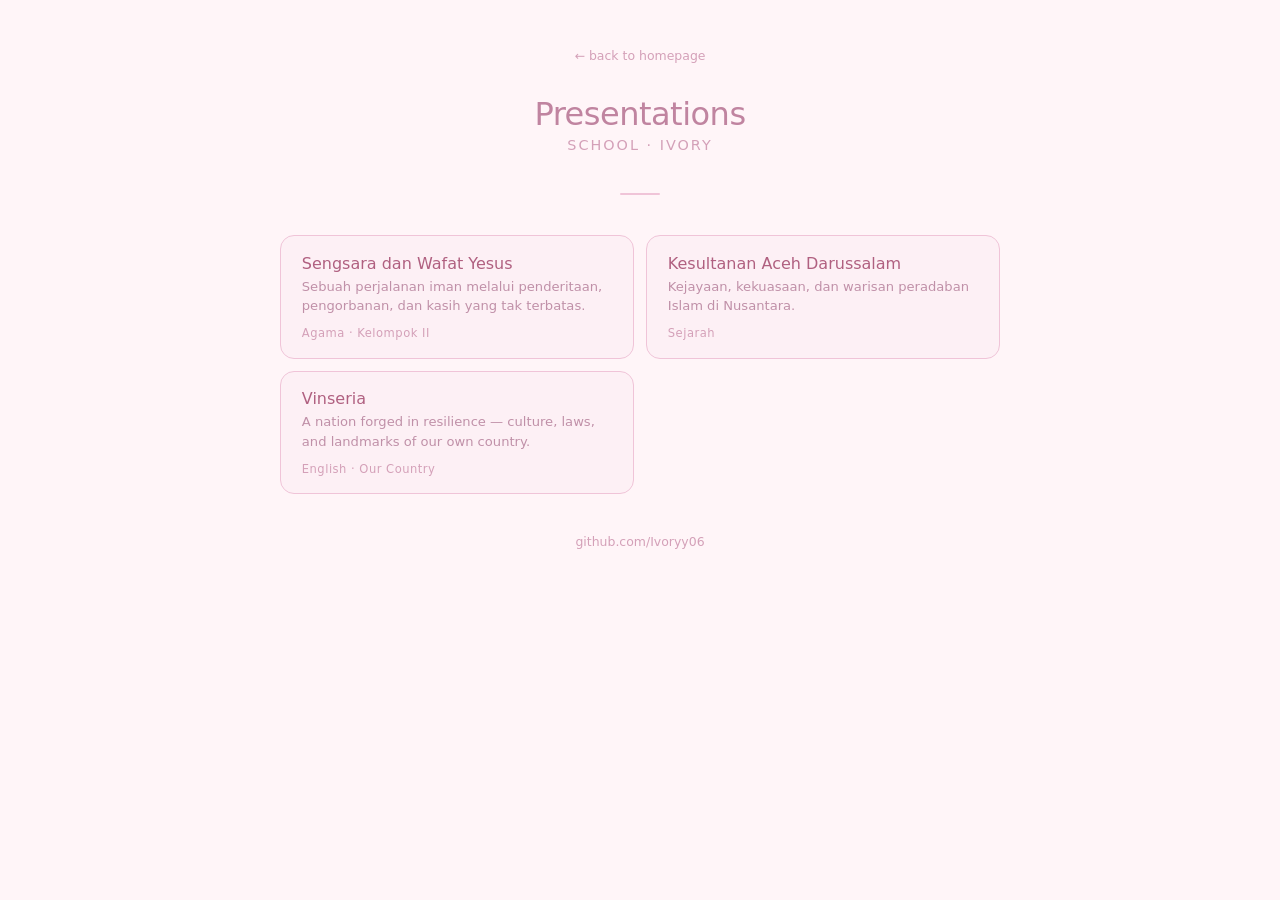
==== commit 7d2a8d37: "add Vinseria (extenglish) presentation + index entry" ====
--- a/index.html
+++ b/index.html
@@ -54,6 +54,11 @@
         <span class="card-desc">Kejayaan, kekuasaan, dan warisan peradaban Islam di Nusantara.</span>
         <span class="card-tag">Sejarah</span>
       </a>
+      <a class="card" href="extenglish/">
+        <span class="card-name">Vinseria</span>
+        <span class="card-desc">A nation forged in resilience — culture, laws, and landmarks of our own country.</span>
+        <span class="card-tag">English · Our Country</span>
+      </a>
     </div>
 
     <p class="footer">github.com/Ivoryy06</p>
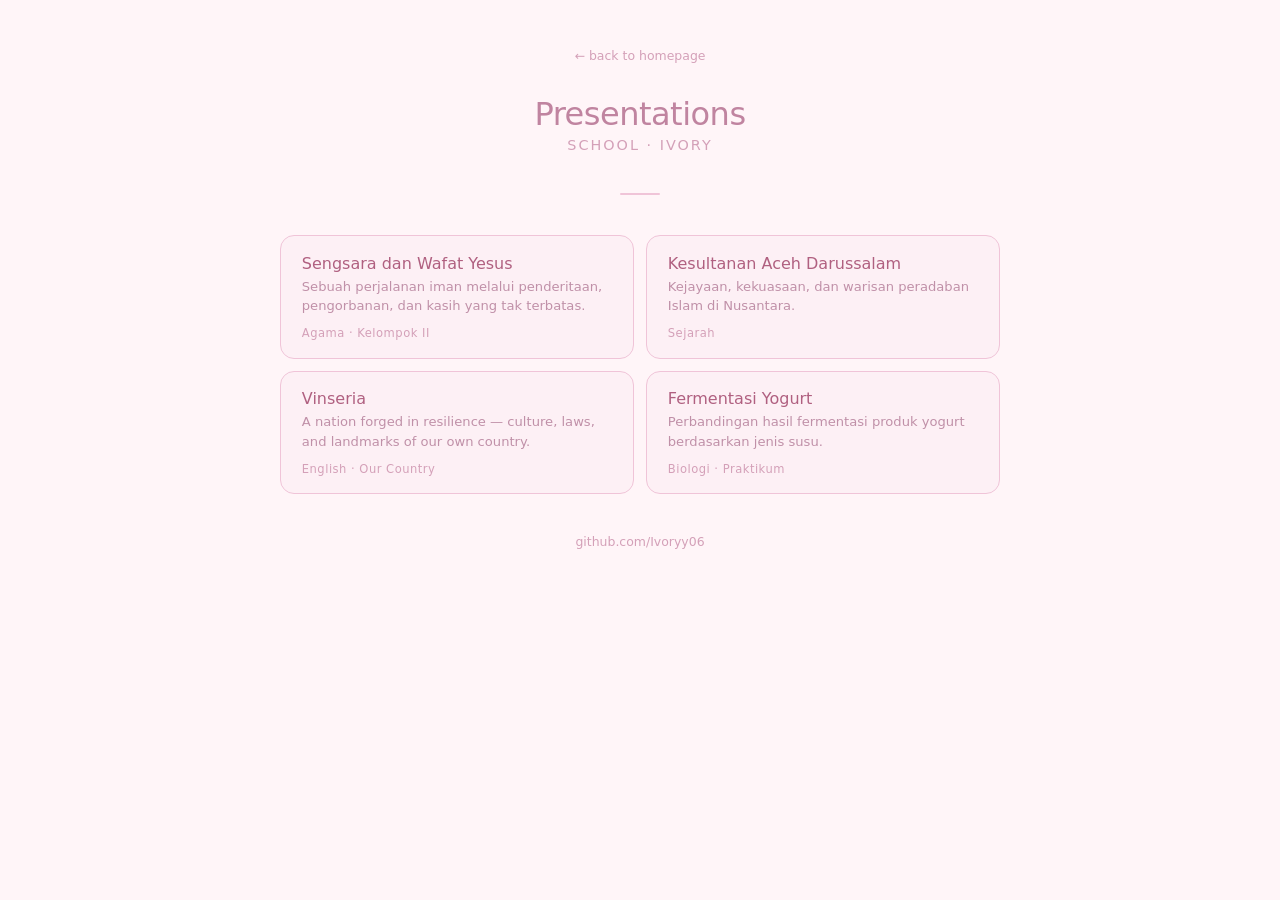
==== commit fb1f0f4d: "Biology presentation" ====
--- a/index.html
+++ b/index.html
@@ -59,6 +59,11 @@
         <span class="card-desc">A nation forged in resilience — culture, laws, and landmarks of our own country.</span>
         <span class="card-tag">English · Our Country</span>
       </a>
+      <a class="card" href="Biologi/">
+        <span class="card-name">Fermentasi Yogurt</span>
+        <span class="card-desc">Perbandingan hasil fermentasi produk yogurt berdasarkan jenis susu.</span>
+        <span class="card-tag">Biologi · Praktikum</span>
+      </a>
     </div>
 
     <p class="footer">github.com/Ivoryy06</p>
